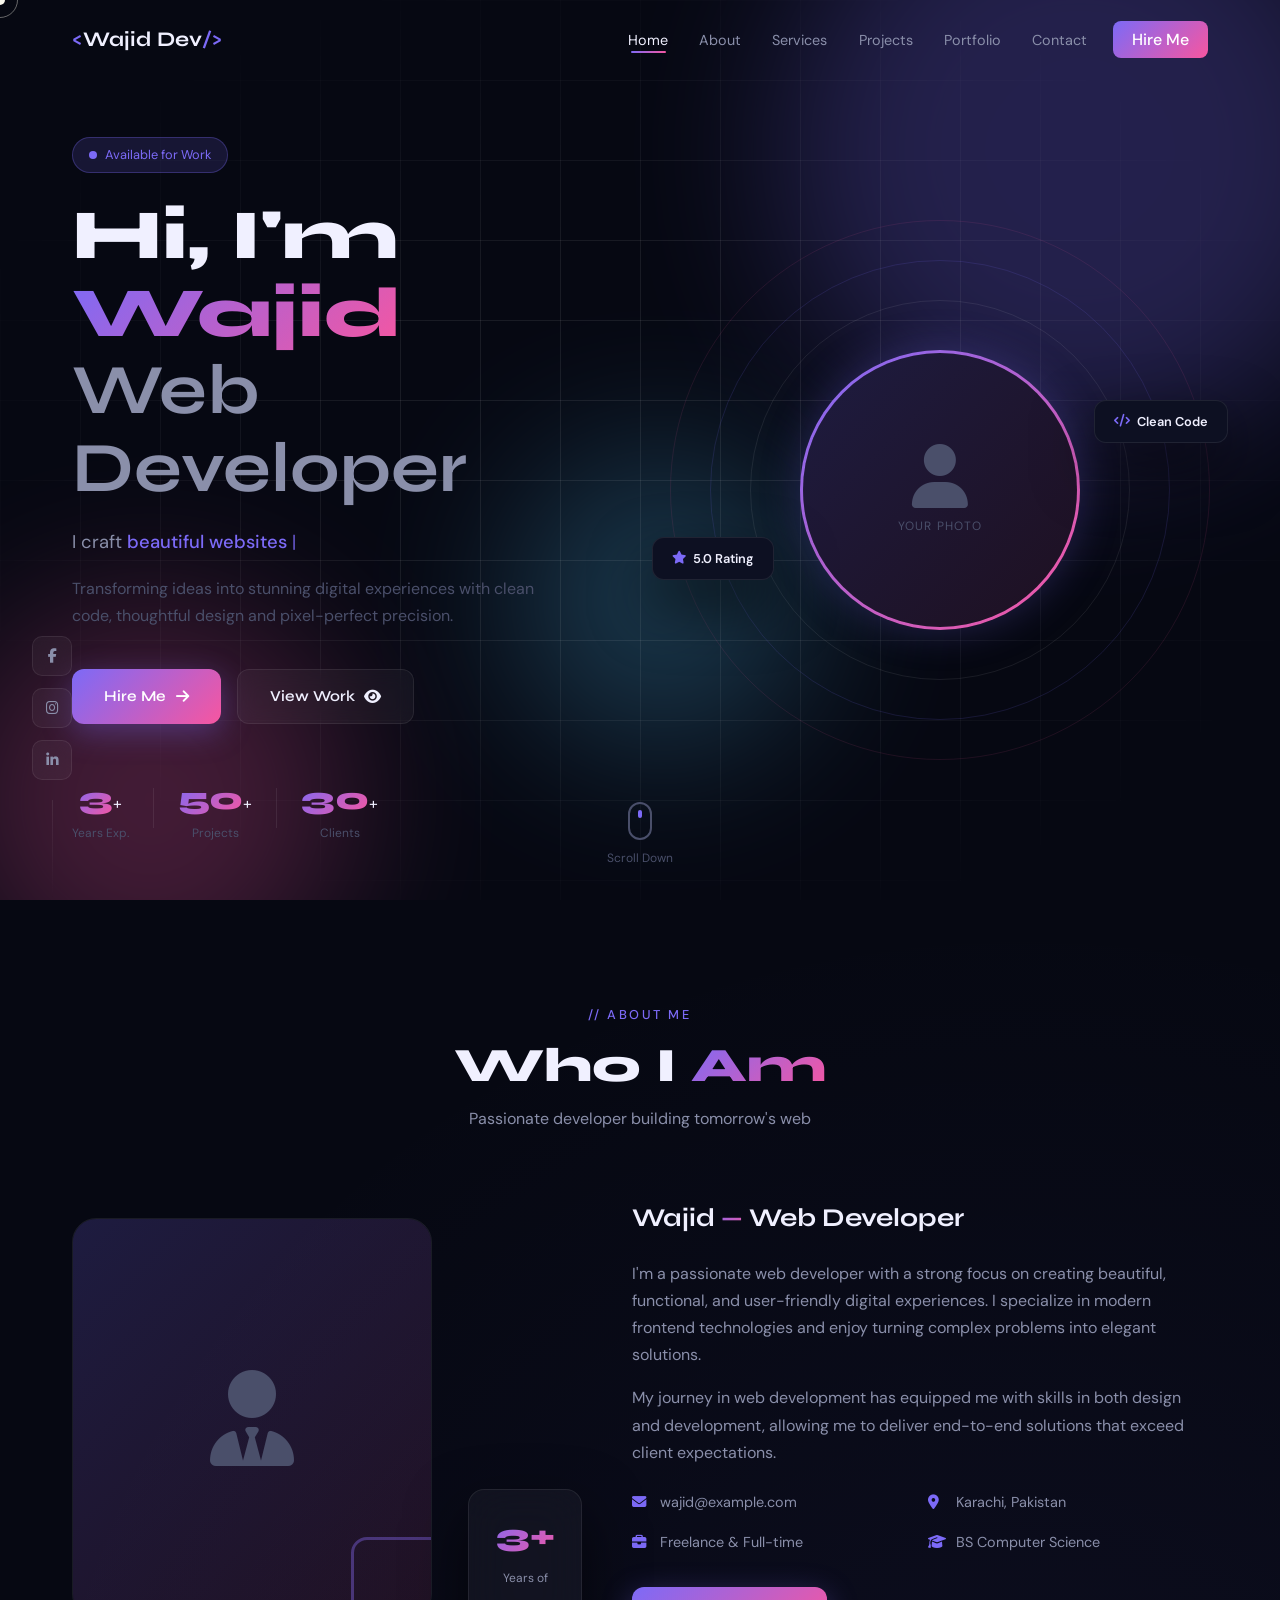
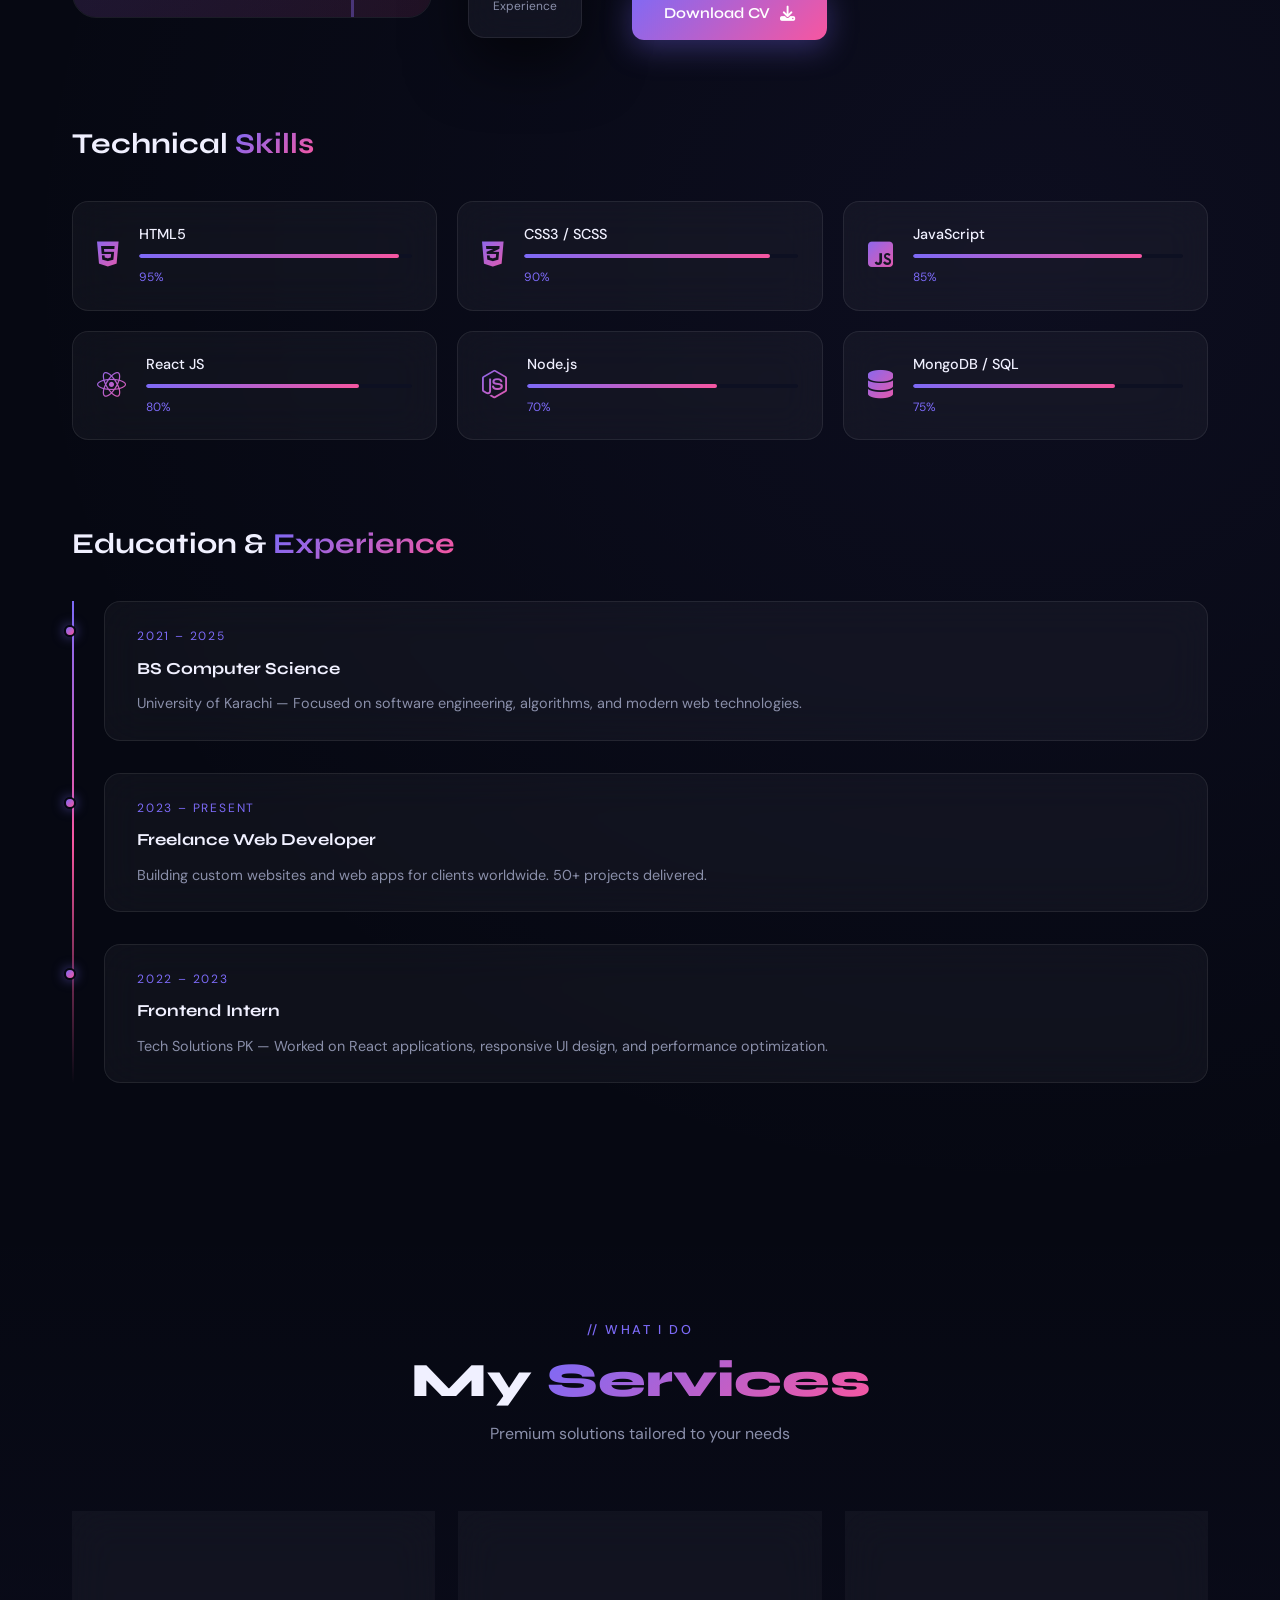
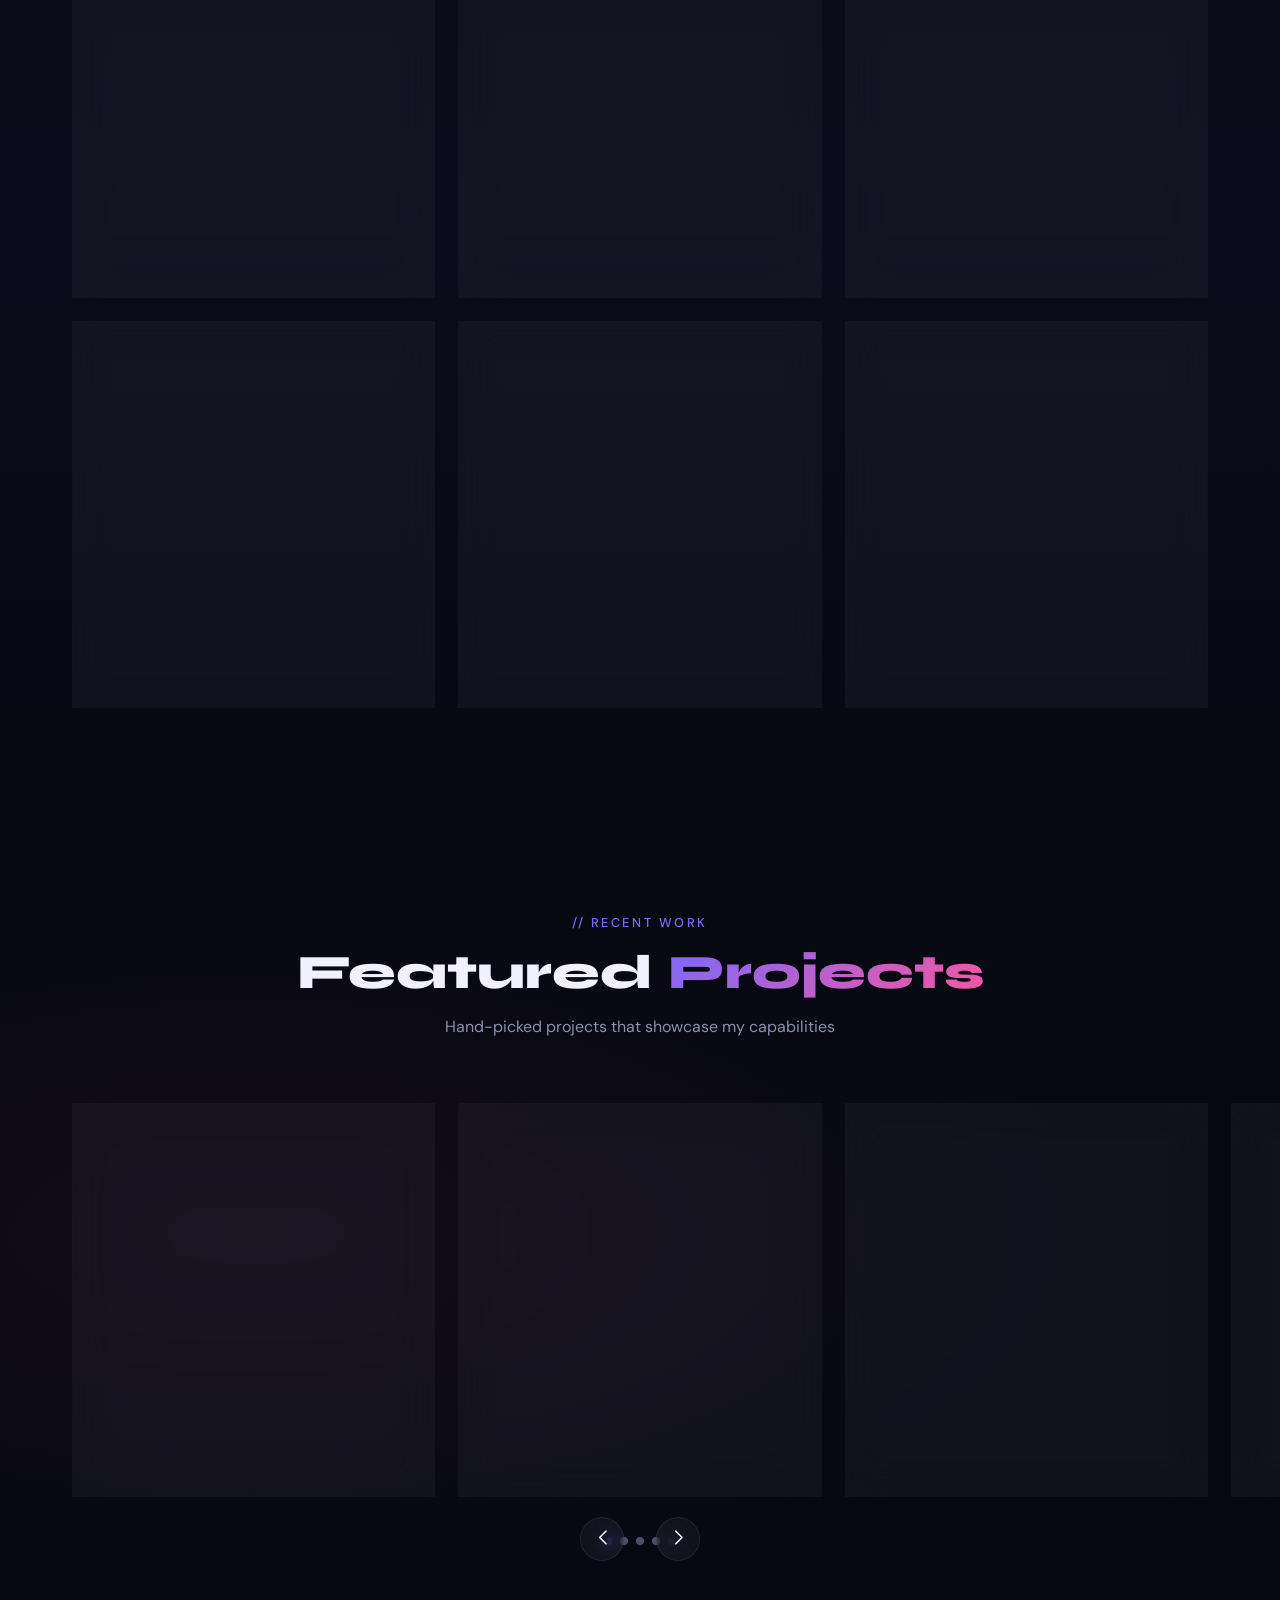
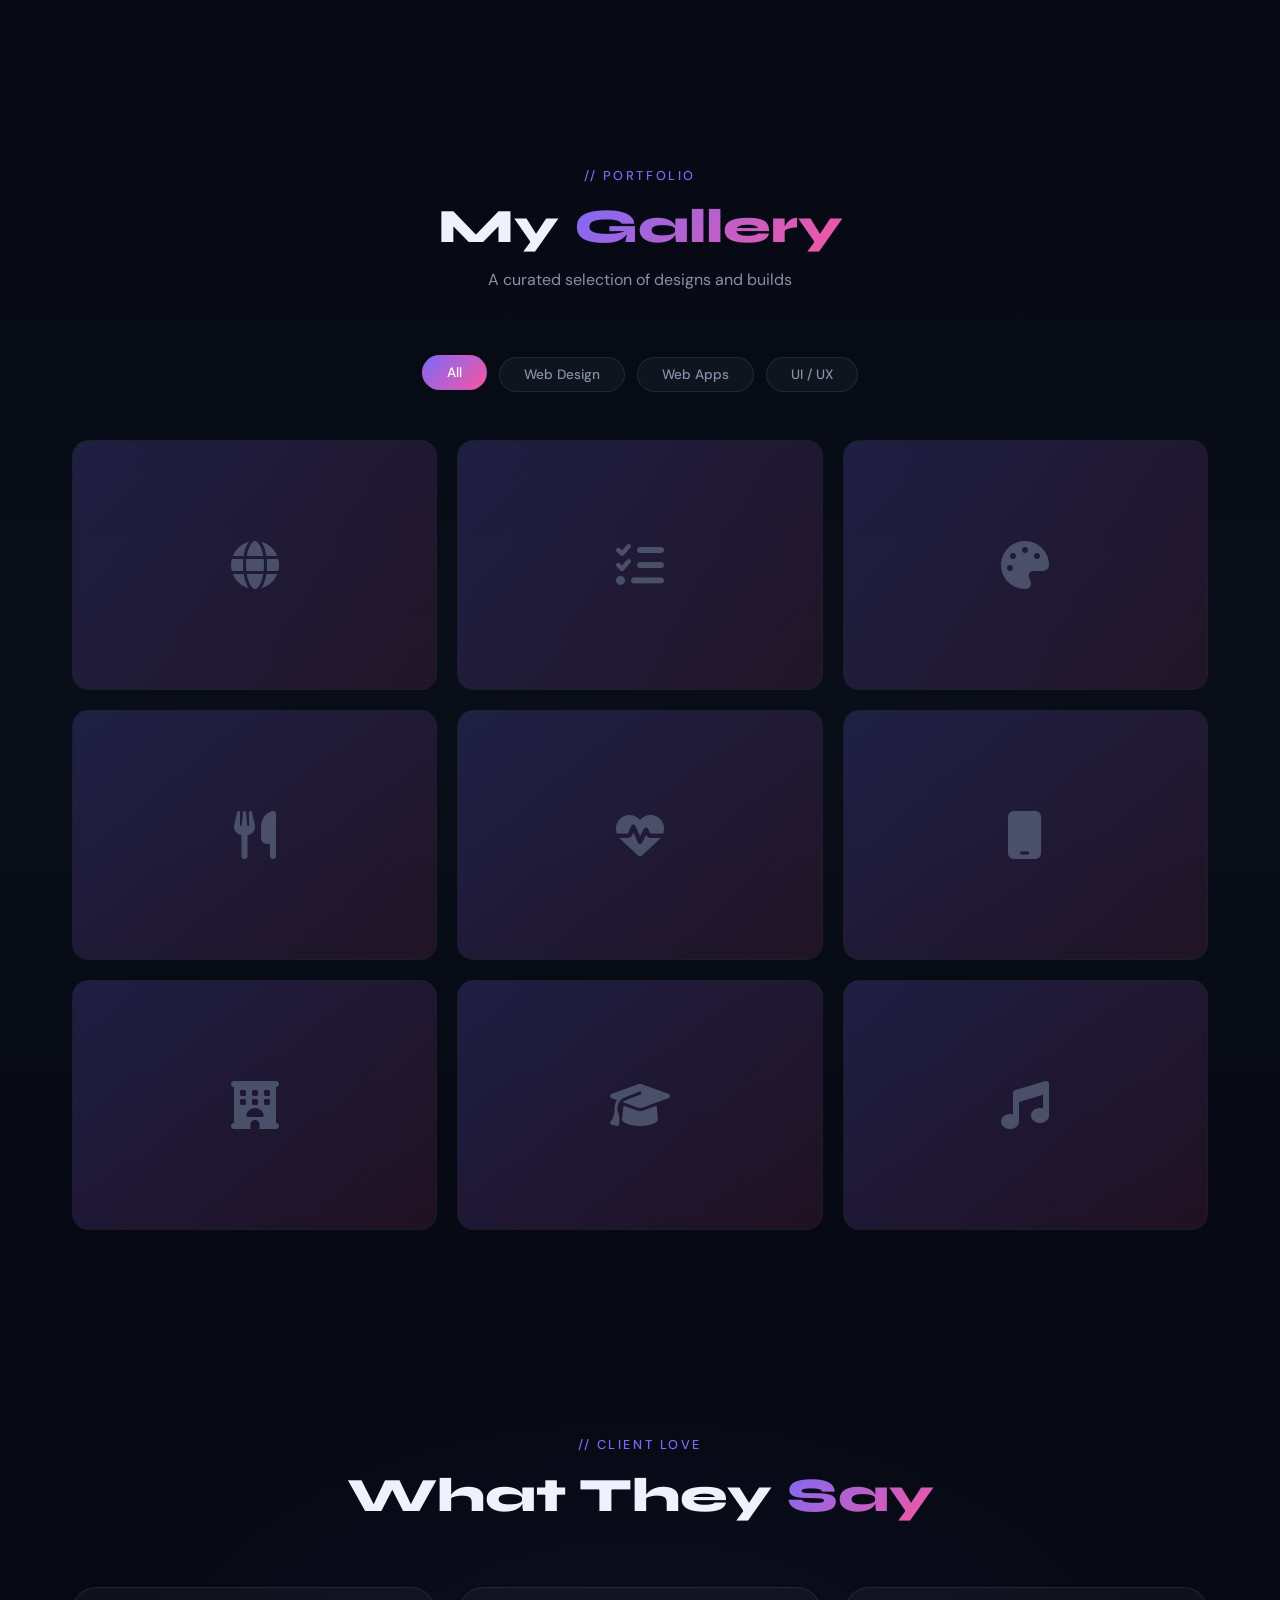
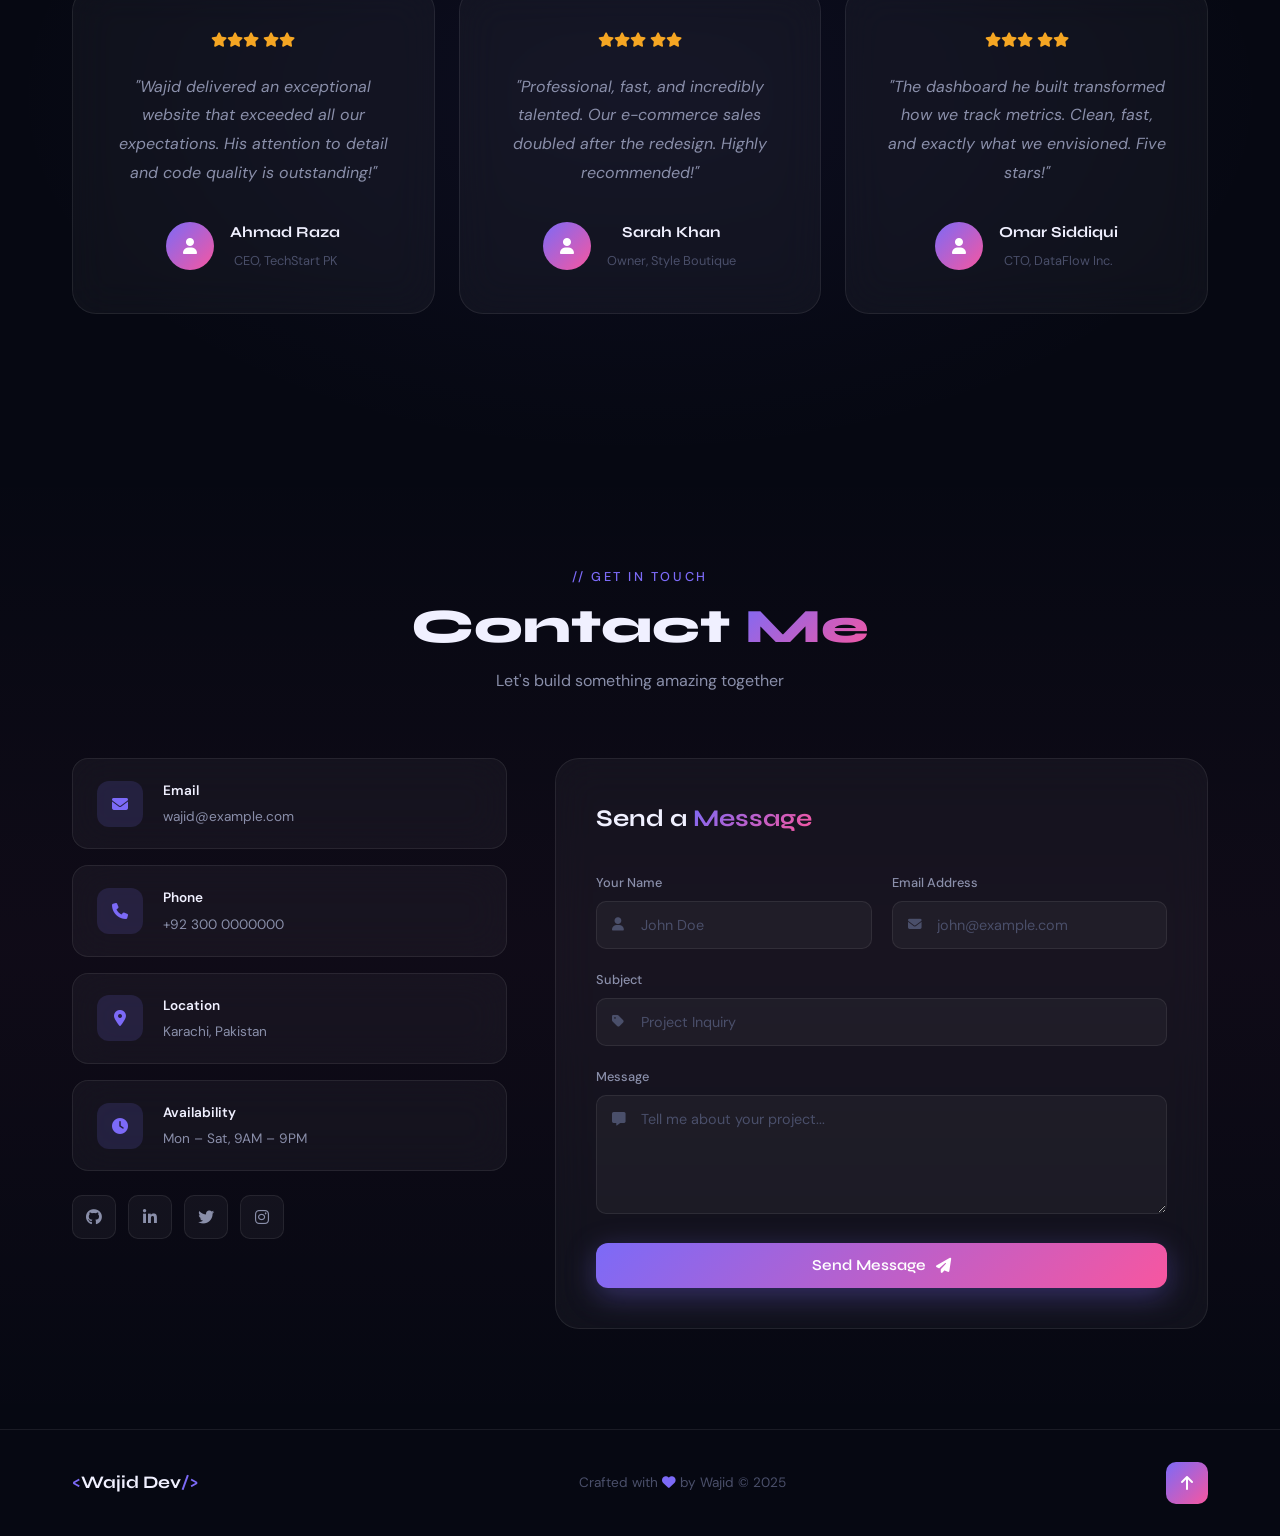
==== index.html @ 27b474ca "Add files via upload" ====
<!DOCTYPE html>
<html lang="en">
<head>
  <meta charset="UTF-8" />
  <meta name="viewport" content="width=device-width, initial-scale=1.0" />
  <title>Wajid Dev – Web Developer</title>

  <!-- Google Fonts -->
  <link rel="preconnect" href="https://fonts.googleapis.com" />
  <link rel="preconnect" href="https://fonts.gstatic.com" crossorigin />
  <link href="https://fonts.googleapis.com/css2?family=Syne:wght@400;600;700;800&family=DM+Sans:ital,wght@0,300;0,400;0,500;1,300&display=swap" rel="stylesheet" />

  <!-- Font Awesome -->
  <link rel="stylesheet" href="https://cdnjs.cloudflare.com/ajax/libs/font-awesome/6.5.0/css/all.min.css" />

  <!-- Swiper CSS -->
  <link rel="stylesheet" href="https://cdn.jsdelivr.net/npm/swiper@11/swiper-bundle.min.css" />

  <!-- Main stylesheet -->
  <link rel="stylesheet" href="style.css" />
</head>
<body>

  <!-- ============================================================
       CURSOR
  ============================================================ -->
  <div class="cursor" id="cursor"></div>
  <div class="cursor-follower" id="cursorFollower"></div>

  <!-- ============================================================
       PRELOADER
  ============================================================ -->
  <div class="preloader" id="preloader">
    <div class="preloader-inner">
      <span class="pre-logo">W</span>
      <div class="pre-bar"><div class="pre-fill" id="preFill"></div></div>
      <span class="pre-text">Loading...</span>
    </div>
  </div>

  <!-- ============================================================
       FIXED SOCIAL ICONS (LEFT SIDE)
  ============================================================ -->
  <div class="social-sidebar">
    <a href="#" class="social-link" aria-label="Facebook" data-tooltip="Facebook">
      <i class="fab fa-facebook-f"></i>
    </a>
    <a href="#" class="social-link" aria-label="Instagram" data-tooltip="Instagram">
      <i class="fab fa-instagram"></i>
    </a>
    <a href="#" class="social-link" aria-label="LinkedIn" data-tooltip="LinkedIn">
      <i class="fab fa-linkedin-in"></i>
    </a>
    <div class="social-line"></div>
  </div>

  <!-- ============================================================
       NAVBAR
  ============================================================ -->
  <nav class="navbar" id="navbar">
    <div class="nav-container">
      <!-- Logo -->
      <a href="#home" class="nav-logo">
        <span class="logo-bracket">&lt;</span>Wajid Dev<span class="logo-bracket">/&gt;</span>
      </a>

      <!-- Desktop Menu -->
      <ul class="nav-menu" id="navMenu">
        <li><a href="#home"      class="nav-link active">Home</a></li>
        <li><a href="#about"     class="nav-link">About</a></li>
        <li><a href="#services"  class="nav-link">Services</a></li>
        <li><a href="#projects"  class="nav-link">Projects</a></li>
        <li><a href="#portfolio" class="nav-link">Portfolio</a></li>
        <li><a href="#contact"   class="nav-link">Contact</a></li>
        <li><a href="#contact" class="nav-btn">Hire Me</a></li>
      </ul>

      <!-- Hamburger -->
      <button class="hamburger" id="hamburger" aria-label="Toggle menu">
        <span></span><span></span><span></span>
      </button>
    </div>
  </nav>

  <!-- ============================================================
       HERO SECTION
  ============================================================ -->
  <section class="hero" id="home">
    <!-- Animated background orbs -->
    <div class="hero-bg">
      <div class="orb orb-1"></div>
      <div class="orb orb-2"></div>
      <div class="orb orb-3"></div>
      <div class="grid-lines"></div>
    </div>

    <div class="hero-container">
      <!-- Text Side -->
      <div class="hero-content" data-aos="fade-right">
        <div class="hero-badge">
          <span class="badge-dot"></span>
          Available for Work
        </div>

        <h1 class="hero-title">
          Hi, I'm <span class="gradient-text">Wajid</span><br />
          <span class="title-line2">Web Developer</span>
        </h1>

        <p class="hero-sub">
          I craft <span class="typed-text" id="typedText"></span>
          <span class="typed-cursor">|</span>
        </p>

        <p class="hero-desc">
          Transforming ideas into stunning digital experiences with clean code,
          thoughtful design and pixel-perfect precision.
        </p>

        <div class="hero-btns">
          <a href="#contact" class="btn btn-primary">
            <span>Hire Me</span>
            <i class="fas fa-arrow-right"></i>
          </a>
          <a href="#projects" class="btn btn-outline">
            <span>View Work</span>
            <i class="fas fa-eye"></i>
          </a>
        </div>

        <!-- Quick stats -->
        <div class="hero-stats">
          <div class="stat">
            <span class="stat-num" data-target="3">0</span><span>+</span>
            <span class="stat-label">Years Exp.</span>
          </div>
          <div class="stat-divider"></div>
          <div class="stat">
            <span class="stat-num" data-target="50">0</span><span>+</span>
            <span class="stat-label">Projects</span>
          </div>
          <div class="stat-divider"></div>
          <div class="stat">
            <span class="stat-num" data-target="30">0</span><span>+</span>
            <span class="stat-label">Clients</span>
          </div>
        </div>
      </div>

      <!-- Image Side -->
      <div class="hero-image-wrap" data-aos="fade-left">
        <div class="image-ring ring-1"></div>
        <div class="image-ring ring-2"></div>
        <div class="image-ring ring-3"></div>
        <div class="hero-img-container">
          <div class="hero-img-placeholder">
            <i class="fas fa-user"></i>
            <span>Your Photo</span>
          </div>
        </div>
        <!-- Floating badges -->
        <div class="float-badge badge-top">
          <i class="fas fa-code"></i> Clean Code
        </div>
        <div class="float-badge badge-bottom">
          <i class="fas fa-star"></i> 5.0 Rating
        </div>
      </div>
    </div>

    <!-- Scroll indicator -->
    <div class="scroll-indicator">
      <div class="scroll-mouse">
        <div class="scroll-wheel"></div>
      </div>
      <span>Scroll Down</span>
    </div>
  </section>

  <!-- ============================================================
       ABOUT SECTION
  ============================================================ -->
  <section class="about section" id="about">
    <div class="container">
      <div class="section-header" data-aos="fade-up">
        <span class="section-tag">// about me</span>
        <h2 class="section-title">Who I <span class="gradient-text">Am</span></h2>
        <p class="section-subtitle">Passionate developer building tomorrow's web</p>
      </div>

      <div class="about-grid">
        <!-- Left: Image -->
        <div class="about-image-wrap" data-aos="fade-right">
          <div class="about-img-frame">
            <div class="about-img-placeholder">
              <i class="fas fa-user-tie"></i>
            </div>
            <div class="about-img-decoration"></div>
          </div>
          <!-- Experience card -->
          <div class="exp-card glass">
            <span class="exp-num">3+</span>
            <span class="exp-label">Years of<br/>Experience</span>
          </div>
        </div>

        <!-- Right: Content -->
        <div class="about-content" data-aos="fade-left">
          <h3 class="about-name">Wajid <span class="gradient-text">—</span> Web Developer</h3>
          <p class="about-text">
            I'm a passionate web developer with a strong focus on creating beautiful, 
            functional, and user-friendly digital experiences. I specialize in modern 
            frontend technologies and enjoy turning complex problems into elegant solutions.
          </p>
          <p class="about-text">
            My journey in web development has equipped me with skills in both design 
            and development, allowing me to deliver end-to-end solutions that exceed client expectations.
          </p>

          <!-- Personal Info -->
          <div class="about-info">
            <div class="info-item">
              <i class="fas fa-envelope"></i>
              <span>wajid@example.com</span>
            </div>
            <div class="info-item">
              <i class="fas fa-map-marker-alt"></i>
              <span>Karachi, Pakistan</span>
            </div>
            <div class="info-item">
              <i class="fas fa-briefcase"></i>
              <span>Freelance & Full-time</span>
            </div>
            <div class="info-item">
              <i class="fas fa-graduation-cap"></i>
              <span>BS Computer Science</span>
            </div>
          </div>

          <a href="#" class="btn btn-primary" style="margin-top:2rem">
            <span>Download CV</span>
            <i class="fas fa-download"></i>
          </a>
        </div>
      </div>

      <!-- Skills -->
      <div class="skills-section" data-aos="fade-up">
        <h3 class="skills-title">Technical <span class="gradient-text">Skills</span></h3>
        <div class="skills-grid">
          <div class="skill-card glass">
            <div class="skill-icon"><i class="fab fa-html5"></i></div>
            <div class="skill-info">
              <span class="skill-name">HTML5</span>
              <div class="skill-bar"><div class="skill-fill" data-width="95"></div></div>
              <span class="skill-pct">95%</span>
            </div>
          </div>
          <div class="skill-card glass">
            <div class="skill-icon"><i class="fab fa-css3-alt"></i></div>
            <div class="skill-info">
              <span class="skill-name">CSS3 / SCSS</span>
              <div class="skill-bar"><div class="skill-fill" data-width="90"></div></div>
              <span class="skill-pct">90%</span>
            </div>
          </div>
          <div class="skill-card glass">
            <div class="skill-icon"><i class="fab fa-js-square"></i></div>
            <div class="skill-info">
              <span class="skill-name">JavaScript</span>
              <div class="skill-bar"><div class="skill-fill" data-width="85"></div></div>
              <span class="skill-pct">85%</span>
            </div>
          </div>
          <div class="skill-card glass">
            <div class="skill-icon"><i class="fab fa-react"></i></div>
            <div class="skill-info">
              <span class="skill-name">React JS</span>
              <div class="skill-bar"><div class="skill-fill" data-width="80"></div></div>
              <span class="skill-pct">80%</span>
            </div>
          </div>
          <div class="skill-card glass">
            <div class="skill-icon"><i class="fab fa-node-js"></i></div>
            <div class="skill-info">
              <span class="skill-name">Node.js</span>
              <div class="skill-bar"><div class="skill-fill" data-width="70"></div></div>
              <span class="skill-pct">70%</span>
            </div>
          </div>
          <div class="skill-card glass">
            <div class="skill-icon"><i class="fas fa-database"></i></div>
            <div class="skill-info">
              <span class="skill-name">MongoDB / SQL</span>
              <div class="skill-bar"><div class="skill-fill" data-width="75"></div></div>
              <span class="skill-pct">75%</span>
            </div>
          </div>
        </div>
      </div>

      <!-- Education Timeline -->
      <div class="education-section" data-aos="fade-up">
        <h3 class="skills-title">Education &amp; <span class="gradient-text">Experience</span></h3>
        <div class="timeline">
          <div class="timeline-item" data-aos="fade-right">
            <div class="timeline-dot"></div>
            <div class="timeline-card glass">
              <span class="timeline-year">2021 – 2025</span>
              <h4>BS Computer Science</h4>
              <p>University of Karachi — Focused on software engineering, algorithms, and modern web technologies.</p>
            </div>
          </div>
          <div class="timeline-item" data-aos="fade-left">
            <div class="timeline-dot"></div>
            <div class="timeline-card glass">
              <span class="timeline-year">2023 – Present</span>
              <h4>Freelance Web Developer</h4>
              <p>Building custom websites and web apps for clients worldwide. 50+ projects delivered.</p>
            </div>
          </div>
          <div class="timeline-item" data-aos="fade-right">
            <div class="timeline-dot"></div>
            <div class="timeline-card glass">
              <span class="timeline-year">2022 – 2023</span>
              <h4>Frontend Intern</h4>
              <p>Tech Solutions PK — Worked on React applications, responsive UI design, and performance optimization.</p>
            </div>
          </div>
        </div>
      </div>
    </div>
  </section>

  <!-- ============================================================
       SERVICES SECTION
  ============================================================ -->
  <section class="services section" id="services">
    <div class="container">
      <div class="section-header" data-aos="fade-up">
        <span class="section-tag">// what I do</span>
        <h2 class="section-title">My <span class="gradient-text">Services</span></h2>
        <p class="section-subtitle">Premium solutions tailored to your needs</p>
      </div>

      <div class="services-grid">

        <div class="service-card glass" data-aos="fade-up" data-aos-delay="0">
          <div class="service-icon">
            <i class="fas fa-paint-brush"></i>
            <div class="service-icon-bg"></div>
          </div>
          <h3>Web Design</h3>
          <p>Pixel-perfect, responsive designs that captivate users and elevate brands. UI/UX focused with modern aesthetics.</p>
          <ul class="service-features">
            <li><i class="fas fa-check"></i> UI/UX Design</li>
            <li><i class="fas fa-check"></i> Prototyping</li>
            <li><i class="fas fa-check"></i> Mobile-First</li>
          </ul>
          <div class="service-num">01</div>
        </div>

        <div class="service-card glass" data-aos="fade-up" data-aos-delay="100">
          <div class="service-icon">
            <i class="fas fa-laptop-code"></i>
            <div class="service-icon-bg"></div>
          </div>
          <h3>Frontend Development</h3>
          <p>Crafting blazing-fast, interactive web experiences using modern frameworks and best practices.</p>
          <ul class="service-features">
            <li><i class="fas fa-check"></i> React / JS</li>
            <li><i class="fas fa-check"></i> CSS Animations</li>
            <li><i class="fas fa-check"></i> Performance</li>
          </ul>
          <div class="service-num">02</div>
        </div>

        <div class="service-card glass" data-aos="fade-up" data-aos-delay="200">
          <div class="service-icon">
            <i class="fas fa-server"></i>
            <div class="service-icon-bg"></div>
          </div>
          <h3>Backend Development</h3>
          <p>Robust, scalable server-side solutions with clean APIs, databases, and authentication systems.</p>
          <ul class="service-features">
            <li><i class="fas fa-check"></i> Node.js / PHP</li>
            <li><i class="fas fa-check"></i> REST APIs</li>
            <li><i class="fas fa-check"></i> MongoDB / MySQL</li>
          </ul>
          <div class="service-num">03</div>
        </div>

        <div class="service-card glass" data-aos="fade-up" data-aos-delay="300">
          <div class="service-icon">
            <i class="fas fa-mobile-alt"></i>
            <div class="service-icon-bg"></div>
          </div>
          <h3>Responsive Design</h3>
          <p>Every pixel matters on every device. Flawless experiences across mobile, tablet, and desktop.</p>
          <ul class="service-features">
            <li><i class="fas fa-check"></i> Cross-Browser</li>
            <li><i class="fas fa-check"></i> Fluid Layouts</li>
            <li><i class="fas fa-check"></i> Accessibility</li>
          </ul>
          <div class="service-num">04</div>
        </div>

        <div class="service-card glass" data-aos="fade-up" data-aos-delay="400">
          <div class="service-icon">
            <i class="fas fa-shopping-cart"></i>
            <div class="service-icon-bg"></div>
          </div>
          <h3>E-Commerce</h3>
          <p>Custom online stores with seamless checkout, inventory management, and payment integrations.</p>
          <ul class="service-features">
            <li><i class="fas fa-check"></i> WooCommerce</li>
            <li><i class="fas fa-check"></i> Payment Gateway</li>
            <li><i class="fas fa-check"></i> Product Mgmt</li>
          </ul>
          <div class="service-num">05</div>
        </div>

        <div class="service-card glass" data-aos="fade-up" data-aos-delay="500">
          <div class="service-icon">
            <i class="fas fa-rocket"></i>
            <div class="service-icon-bg"></div>
          </div>
          <h3>SEO &amp; Optimization</h3>
          <p>Speed, performance, and visibility — optimized sites that rank higher and load faster.</p>
          <ul class="service-features">
            <li><i class="fas fa-check"></i> Core Web Vitals</li>
            <li><i class="fas fa-check"></i> On-Page SEO</li>
            <li><i class="fas fa-check"></i> Lighthouse 90+</li>
          </ul>
          <div class="service-num">06</div>
        </div>

      </div>
    </div>
  </section>

  <!-- ============================================================
       PROJECTS SECTION
  ============================================================ -->
  <section class="projects section" id="projects">
    <div class="container">
      <div class="section-header" data-aos="fade-up">
        <span class="section-tag">// recent work</span>
        <h2 class="section-title">Featured <span class="gradient-text">Projects</span></h2>
        <p class="section-subtitle">Hand-picked projects that showcase my capabilities</p>
      </div>

      <!-- Swiper -->
      <div class="swiper projectSwiper" data-aos="fade-up">
        <div class="swiper-wrapper">

          <div class="swiper-slide">
            <div class="project-card glass">
              <div class="project-img-wrap">
                <div class="project-img-placeholder">
                  <i class="fas fa-store"></i>
                </div>
                <div class="project-overlay">
                  <a href="#" class="project-link" aria-label="View Live"><i class="fas fa-external-link-alt"></i></a>
                  <a href="#" class="project-link" aria-label="View Code"><i class="fab fa-github"></i></a>
                </div>
              </div>
              <div class="project-info">
                <div class="project-tags">
                  <span>React</span><span>Node.js</span><span>MongoDB</span>
                </div>
                <h3>E-Commerce Platform</h3>
                <p>Full-stack online store with real-time inventory, Stripe payments, and admin dashboard.</p>
              </div>
            </div>
          </div>

          <div class="swiper-slide">
            <div class="project-card glass">
              <div class="project-img-wrap">
                <div class="project-img-placeholder">
                  <i class="fas fa-chart-line"></i>
                </div>
                <div class="project-overlay">
                  <a href="#" class="project-link" aria-label="View Live"><i class="fas fa-external-link-alt"></i></a>
                  <a href="#" class="project-link" aria-label="View Code"><i class="fab fa-github"></i></a>
                </div>
              </div>
              <div class="project-info">
                <div class="project-tags">
                  <span>React</span><span>Chart.js</span><span>API</span>
                </div>
                <h3>Analytics Dashboard</h3>
                <p>Real-time data visualization dashboard with dynamic charts and KPI tracking.</p>
              </div>
            </div>
          </div>

          <div class="swiper-slide">
            <div class="project-card glass">
              <div class="project-img-wrap">
                <div class="project-img-placeholder">
                  <i class="fas fa-comments"></i>
                </div>
                <div class="project-overlay">
                  <a href="#" class="project-link" aria-label="View Live"><i class="fas fa-external-link-alt"></i></a>
                  <a href="#" class="project-link" aria-label="View Code"><i class="fab fa-github"></i></a>
                </div>
              </div>
              <div class="project-info">
                <div class="project-tags">
                  <span>Socket.io</span><span>Node.js</span><span>CSS</span>
                </div>
                <h3>Real-time Chat App</h3>
                <p>Instant messaging platform with rooms, file sharing, and end-to-end encryption.</p>
              </div>
            </div>
          </div>

          <div class="swiper-slide">
            <div class="project-card glass">
              <div class="project-img-wrap">
                <div class="project-img-placeholder">
                  <i class="fas fa-blog"></i>
                </div>
                <div class="project-overlay">
                  <a href="#" class="project-link" aria-label="View Live"><i class="fas fa-external-link-alt"></i></a>
                  <a href="#" class="project-link" aria-label="View Code"><i class="fab fa-github"></i></a>
                </div>
              </div>
              <div class="project-info">
                <div class="project-tags">
                  <span>WordPress</span><span>PHP</span><span>MySQL</span>
                </div>
                <h3>Blog CMS Platform</h3>
                <p>Custom WordPress theme with advanced SEO, CDN integration, and 99/100 PageSpeed.</p>
              </div>
            </div>
          </div>

          <div class="swiper-slide">
            <div class="project-card glass">
              <div class="project-img-wrap">
                <div class="project-img-placeholder">
                  <i class="fas fa-calendar-alt"></i>
                </div>
                <div class="project-overlay">
                  <a href="#" class="project-link" aria-label="View Live"><i class="fas fa-external-link-alt"></i></a>
                  <a href="#" class="project-link" aria-label="View Code"><i class="fab fa-github"></i></a>
                </div>
              </div>
              <div class="project-info">
                <div class="project-tags">
                  <span>JavaScript</span><span>REST API</span><span>SCSS</span>
                </div>
                <h3>Booking System</h3>
                <p>Appointment management app with calendar UI, reminders, and Zoom integration.</p>
              </div>
            </div>
          </div>

        </div>
        <div class="swiper-pagination"></div>
        <div class="swiper-button-prev"></div>
        <div class="swiper-button-next"></div>
      </div>
    </div>
  </section>

  <!-- ============================================================
       PORTFOLIO / GALLERY SECTION
  ============================================================ -->
  <section class="portfolio section" id="portfolio">
    <div class="container">
      <div class="section-header" data-aos="fade-up">
        <span class="section-tag">// portfolio</span>
        <h2 class="section-title">My <span class="gradient-text">Gallery</span></h2>
        <p class="section-subtitle">A curated selection of designs and builds</p>
      </div>

      <!-- Filter Buttons -->
      <div class="filter-btns" data-aos="fade-up">
        <button class="filter-btn active" data-filter="all">All</button>
        <button class="filter-btn" data-filter="web">Web Design</button>
        <button class="filter-btn" data-filter="app">Web Apps</button>
        <button class="filter-btn" data-filter="ui">UI / UX</button>
      </div>

      <!-- Portfolio Grid -->
      <div class="portfolio-grid" id="portfolioGrid">

        <div class="port-item" data-category="web" data-aos="zoom-in" data-aos-delay="0">
          <div class="port-img-placeholder"><i class="fas fa-globe"></i></div>
          <div class="port-overlay">
            <h4>Business Website</h4>
            <span>Web Design</span>
          </div>
        </div>

        <div class="port-item" data-category="app" data-aos="zoom-in" data-aos-delay="80">
          <div class="port-img-placeholder"><i class="fas fa-tasks"></i></div>
          <div class="port-overlay">
            <h4>Task Manager</h4>
            <span>Web App</span>
          </div>
        </div>

        <div class="port-item" data-category="ui" data-aos="zoom-in" data-aos-delay="160">
          <div class="port-img-placeholder"><i class="fas fa-palette"></i></div>
          <div class="port-overlay">
            <h4>Design System</h4>
            <span>UI / UX</span>
          </div>
        </div>

        <div class="port-item" data-category="web" data-aos="zoom-in" data-aos-delay="0">
          <div class="port-img-placeholder"><i class="fas fa-utensils"></i></div>
          <div class="port-overlay">
            <h4>Restaurant Site</h4>
            <span>Web Design</span>
          </div>
        </div>

        <div class="port-item" data-category="app" data-aos="zoom-in" data-aos-delay="80">
          <div class="port-img-placeholder"><i class="fas fa-heartbeat"></i></div>
          <div class="port-overlay">
            <h4>Health Tracker</h4>
            <span>Web App</span>
          </div>
        </div>

        <div class="port-item" data-category="ui" data-aos="zoom-in" data-aos-delay="160">
          <div class="port-img-placeholder"><i class="fas fa-mobile"></i></div>
          <div class="port-overlay">
            <h4>Mobile App UI</h4>
            <span>UI / UX</span>
          </div>
        </div>

        <div class="port-item" data-category="web" data-aos="zoom-in" data-aos-delay="0">
          <div class="port-img-placeholder"><i class="fas fa-hotel"></i></div>
          <div class="port-overlay">
            <h4>Hotel Booking</h4>
            <span>Web Design</span>
          </div>
        </div>

        <div class="port-item" data-category="app" data-aos="zoom-in" data-aos-delay="80">
          <div class="port-img-placeholder"><i class="fas fa-graduation-cap"></i></div>
          <div class="port-overlay">
            <h4>LMS Platform</h4>
            <span>Web App</span>
          </div>
        </div>

        <div class="port-item" data-category="ui" data-aos="zoom-in" data-aos-delay="160">
          <div class="port-img-placeholder"><i class="fas fa-music"></i></div>
          <div class="port-overlay">
            <h4>Music App UI</h4>
            <span>UI / UX</span>
          </div>
        </div>

      </div>
    </div>
  </section>

  <!-- ============================================================
       TESTIMONIALS (Bonus Swiper)
  ============================================================ -->
  <section class="testimonials section" id="testimonials">
    <div class="container">
      <div class="section-header" data-aos="fade-up">
        <span class="section-tag">// client love</span>
        <h2 class="section-title">What They <span class="gradient-text">Say</span></h2>
      </div>

      <div class="swiper testimonialsSwiper" data-aos="fade-up">
        <div class="swiper-wrapper">

          <div class="swiper-slide">
            <div class="testi-card glass">
              <div class="testi-stars">
                <i class="fas fa-star"></i><i class="fas fa-star"></i><i class="fas fa-star"></i>
                <i class="fas fa-star"></i><i class="fas fa-star"></i>
              </div>
              <p>"Wajid delivered an exceptional website that exceeded all our expectations. His attention to detail and code quality is outstanding!"</p>
              <div class="testi-author">
                <div class="testi-avatar"><i class="fas fa-user"></i></div>
                <div>
                  <strong>Ahmad Raza</strong>
                  <span>CEO, TechStart PK</span>
                </div>
              </div>
            </div>
          </div>

          <div class="swiper-slide">
            <div class="testi-card glass">
              <div class="testi-stars">
                <i class="fas fa-star"></i><i class="fas fa-star"></i><i class="fas fa-star"></i>
                <i class="fas fa-star"></i><i class="fas fa-star"></i>
              </div>
              <p>"Professional, fast, and incredibly talented. Our e-commerce sales doubled after the redesign. Highly recommended!"</p>
              <div class="testi-author">
                <div class="testi-avatar"><i class="fas fa-user"></i></div>
                <div>
                  <strong>Sarah Khan</strong>
                  <span>Owner, Style Boutique</span>
                </div>
              </div>
            </div>
          </div>

          <div class="swiper-slide">
            <div class="testi-card glass">
              <div class="testi-stars">
                <i class="fas fa-star"></i><i class="fas fa-star"></i><i class="fas fa-star"></i>
                <i class="fas fa-star"></i><i class="fas fa-star"></i>
              </div>
              <p>"The dashboard he built transformed how we track metrics. Clean, fast, and exactly what we envisioned. Five stars!"</p>
              <div class="testi-author">
                <div class="testi-avatar"><i class="fas fa-user"></i></div>
                <div>
                  <strong>Omar Siddiqui</strong>
                  <span>CTO, DataFlow Inc.</span>
                </div>
              </div>
            </div>
          </div>

        </div>
        <div class="swiper-pagination"></div>
      </div>
    </div>
  </section>

  <!-- ============================================================
       CONTACT SECTION
  ============================================================ -->
  <section class="contact section" id="contact">
    <div class="container">
      <div class="section-header" data-aos="fade-up">
        <span class="section-tag">// get in touch</span>
        <h2 class="section-title">Contact <span class="gradient-text">Me</span></h2>
        <p class="section-subtitle">Let's build something amazing together</p>
      </div>

      <div class="contact-grid">
        <!-- Info Cards -->
        <div class="contact-info" data-aos="fade-right">
          <div class="contact-card glass">
            <div class="contact-icon"><i class="fas fa-envelope"></i></div>
            <div>
              <h4>Email</h4>
              <p>wajid@example.com</p>
            </div>
          </div>
          <div class="contact-card glass">
            <div class="contact-icon"><i class="fas fa-phone"></i></div>
            <div>
              <h4>Phone</h4>
              <p>+92 300 0000000</p>
            </div>
          </div>
          <div class="contact-card glass">
            <div class="contact-icon"><i class="fas fa-map-marker-alt"></i></div>
            <div>
              <h4>Location</h4>
              <p>Karachi, Pakistan</p>
            </div>
          </div>
          <div class="contact-card glass">
            <div class="contact-icon"><i class="fas fa-clock"></i></div>
            <div>
              <h4>Availability</h4>
              <p>Mon – Sat, 9AM – 9PM</p>
            </div>
          </div>

          <!-- Social links -->
          <div class="contact-socials">
            <a href="#" class="social-btn"><i class="fab fa-github"></i></a>
            <a href="#" class="social-btn"><i class="fab fa-linkedin-in"></i></a>
            <a href="#" class="social-btn"><i class="fab fa-twitter"></i></a>
            <a href="#" class="social-btn"><i class="fab fa-instagram"></i></a>
          </div>
        </div>

        <!-- Form -->
        <div class="contact-form-wrap" data-aos="fade-left">
          <form class="contact-form glass" id="contactForm" novalidate>
            <h3>Send a <span class="gradient-text">Message</span></h3>

            <div class="form-row">
              <div class="form-group">
                <label for="name">Your Name</label>
                <div class="input-wrap">
                  <i class="fas fa-user"></i>
                  <input type="text" id="name" name="name" placeholder="John Doe" required />
                </div>
              </div>
              <div class="form-group">
                <label for="email">Email Address</label>
                <div class="input-wrap">
                  <i class="fas fa-envelope"></i>
                  <input type="email" id="email" name="email" placeholder="john@example.com" required />
                </div>
              </div>
            </div>

            <div class="form-group">
              <label for="subject">Subject</label>
              <div class="input-wrap">
                <i class="fas fa-tag"></i>
                <input type="text" id="subject" name="subject" placeholder="Project Inquiry" />
              </div>
            </div>

            <div class="form-group">
              <label for="message">Message</label>
              <div class="input-wrap textarea-wrap">
                <i class="fas fa-comment-alt"></i>
                <textarea id="message" name="message" rows="5" placeholder="Tell me about your project..." required></textarea>
              </div>
            </div>

            <button type="submit" class="btn btn-primary btn-full">
              <span>Send Message</span>
              <i class="fas fa-paper-plane"></i>
            </button>

            <div class="form-success" id="formSuccess">
              <i class="fas fa-check-circle"></i>
              Message sent! I'll reply soon.
            </div>
          </form>
        </div>
      </div>
    </div>
  </section>

  <!-- ============================================================
       FOOTER
  ============================================================ -->
  <footer class="footer">
    <div class="container">
      <div class="footer-inner">
        <a href="#home" class="footer-logo">
          <span class="logo-bracket">&lt;</span>Wajid Dev<span class="logo-bracket">/&gt;</span>
        </a>
        <p class="footer-text">Crafted with <i class="fas fa-heart" style="color:var(--accent)"></i> by Wajid &copy; 2025</p>
        <a href="#home" class="back-top" aria-label="Back to top">
          <i class="fas fa-arrow-up"></i>
        </a>
      </div>
    </div>
  </footer>

  <!-- Swiper JS -->
  <script src="https://cdn.jsdelivr.net/npm/swiper@11/swiper-bundle.min.js"></script>
  <!-- Main script -->
  <script src="script.js"></script>
</body>
</html>
---- style.css ----
/* ================================================================
   WAJID DEV — PREMIUM PORTFOLIO STYLESHEET
   Author: Wajid
   Version: 1.0
================================================================ */

/* ----------------------------------------------------------------
   1. CSS VARIABLES & RESET
---------------------------------------------------------------- */
:root {
  /* Colors */
  --bg-dark:        #060812;
  --bg-card:        #0d1022;
  --bg-glass:       rgba(255, 255, 255, 0.04);
  --border-glass:   rgba(255, 255, 255, 0.08);
  --accent:         #7c6af7;
  --accent-2:       #f756a0;
  --accent-3:       #56c6f7;
  --text-primary:   #f0f0ff;
  --text-secondary: #8a8faa;
  --text-muted:     #4a4f6a;
  --gradient:       linear-gradient(135deg, var(--accent), var(--accent-2));
  --gradient-2:     linear-gradient(135deg, var(--accent-3), var(--accent));
  --shadow:         0 25px 60px rgba(0, 0, 0, 0.6);
  --shadow-glow:    0 0 40px rgba(124, 106, 247, 0.25);

  /* Typography */
  --font-display: 'Syne', sans-serif;
  --font-body:    'DM Sans', sans-serif;

  /* Spacing */
  --nav-h:  80px;
  --radius: 16px;
  --radius-lg: 24px;

  /* Transitions */
  --ease: cubic-bezier(0.25, 0.46, 0.45, 0.94);
  --ease-bounce: cubic-bezier(0.34, 1.56, 0.64, 1);
}

*, *::before, *::after { box-sizing: border-box; margin: 0; padding: 0; }

html {
  scroll-behavior: smooth;
  scrollbar-width: thin;
  scrollbar-color: var(--accent) var(--bg-dark);
}
html::-webkit-scrollbar { width: 6px; }
html::-webkit-scrollbar-track { background: var(--bg-dark); }
html::-webkit-scrollbar-thumb { background: var(--accent); border-radius: 3px; }

body {
  font-family: var(--font-body);
  background: var(--bg-dark);
  color: var(--text-primary);
  line-height: 1.7;
  overflow-x: hidden;
  cursor: none;
}

a { text-decoration: none; color: inherit; }
img { max-width: 100%; display: block; }
ul { list-style: none; }
button { border: none; background: none; cursor: none; font-family: inherit; }

.container {
  max-width: 1200px;
  margin: 0 auto;
  padding: 0 2rem;
}

.section { padding: 100px 0; }

/* ----------------------------------------------------------------
   2. CUSTOM CURSOR
---------------------------------------------------------------- */
.cursor,
.cursor-follower {
  position: fixed;
  border-radius: 50%;
  pointer-events: none;
  z-index: 9999;
  mix-blend-mode: difference;
  transition: transform 0.1s var(--ease);
}
.cursor {
  width: 10px; height: 10px;
  background: #fff;
  transform: translate(-50%, -50%);
}
.cursor-follower {
  width: 36px; height: 36px;
  border: 1.5px solid rgba(255,255,255,0.4);
  transform: translate(-50%, -50%);
  transition: width 0.3s var(--ease), height 0.3s var(--ease),
              transform 0.15s var(--ease), border-color 0.3s;
}
body:has(a:hover) .cursor-follower,
body:has(button:hover) .cursor-follower {
  width: 60px; height: 60px;
  border-color: var(--accent);
}

/* ----------------------------------------------------------------
   3. PRELOADER
---------------------------------------------------------------- */
.preloader {
  position: fixed; inset: 0;
  background: var(--bg-dark);
  z-index: 10000;
  display: flex; align-items: center; justify-content: center;
  transition: opacity 0.6s var(--ease), visibility 0.6s;
}
.preloader.hidden { opacity: 0; visibility: hidden; }
.preloader-inner { text-align: center; }
.pre-logo {
  font-family: var(--font-display);
  font-size: 5rem; font-weight: 800;
  background: var(--gradient);
  -webkit-background-clip: text;
  -webkit-text-fill-color: transparent;
  display: block; margin-bottom: 1.5rem;
  animation: preLogoPulse 1s infinite alternate;
}
@keyframes preLogoPulse {
  from { opacity: 0.6; transform: scale(0.95); }
  to   { opacity: 1;   transform: scale(1.05); }
}
.pre-bar {
  width: 220px; height: 3px;
  background: var(--bg-card);
  border-radius: 2px; overflow: hidden;
  margin: 0 auto 1rem;
}
.pre-fill {
  height: 100%; width: 0;
  background: var(--gradient);
  transition: width 2s var(--ease);
}
.pre-text { font-size: 0.8rem; color: var(--text-muted); letter-spacing: 0.2em; text-transform: uppercase; }

/* ----------------------------------------------------------------
   4. SOCIAL SIDEBAR
---------------------------------------------------------------- */
.social-sidebar {
  position: fixed;
  left: 2rem; bottom: 0;
  z-index: 100;
  display: flex; flex-direction: column;
  align-items: center; gap: 0.75rem;
}
.social-link {
  width: 40px; height: 40px;
  display: flex; align-items: center; justify-content: center;
  background: var(--bg-glass);
  border: 1px solid var(--border-glass);
  border-radius: 10px;
  color: var(--text-secondary);
  font-size: 0.9rem;
  backdrop-filter: blur(10px);
  transition: all 0.3s var(--ease-bounce);
  position: relative;
}
.social-link:hover {
  background: var(--gradient);
  border-color: transparent;
  color: #fff;
  transform: translateY(-4px) scale(1.1);
  box-shadow: 0 10px 30px rgba(124,106,247,0.4);
}
/* Tooltip */
.social-link::after {
  content: attr(data-tooltip);
  position: absolute;
  left: calc(100% + 12px);
  top: 50%; transform: translateY(-50%);
  background: var(--bg-card);
  border: 1px solid var(--border-glass);
  padding: 4px 12px;
  border-radius: 6px;
  font-size: 0.75rem;
  white-space: nowrap;
  opacity: 0; pointer-events: none;
  transition: opacity 0.2s;
}
.social-link:hover::after { opacity: 1; }
.social-line {
  width: 1px; height: 100px;
  background: linear-gradient(to bottom, var(--border-glass), transparent);
  margin-top: 0.5rem;
}

/* ----------------------------------------------------------------
   5. NAVBAR
---------------------------------------------------------------- */
.navbar {
  position: fixed; top: 0; left: 0; right: 0;
  z-index: 1000;
  height: var(--nav-h);
  transition: background 0.4s var(--ease), box-shadow 0.4s;
}
.navbar.scrolled {
  background: rgba(6, 8, 18, 0.85);
  backdrop-filter: blur(20px);
  box-shadow: 0 1px 0 var(--border-glass), 0 8px 32px rgba(0,0,0,0.4);
}
.nav-container {
  max-width: 1200px; margin: 0 auto; padding: 0 2rem;
  height: 100%;
  display: flex; align-items: center; justify-content: space-between;
}
.nav-logo {
  font-family: var(--font-display);
  font-size: 1.3rem; font-weight: 700;
  color: var(--text-primary);
}
.logo-bracket { color: var(--accent); }

.nav-menu {
  display: flex; align-items: center; gap: 0.25rem;
}
.nav-link {
  font-size: 0.9rem; font-weight: 400;
  color: var(--text-secondary);
  padding: 0.5rem 0.85rem;
  border-radius: 8px;
  transition: all 0.25s;
  position: relative;
}
.nav-link::after {
  content: '';
  position: absolute; bottom: 4px; left: 50%; right: 50%;
  height: 2px; background: var(--gradient);
  border-radius: 1px;
  transition: left 0.3s var(--ease), right 0.3s var(--ease);
}
.nav-link:hover,
.nav-link.active { color: var(--text-primary); }
.nav-link:hover::after,
.nav-link.active::after { left: 16px; right: 16px; }
.nav-btn {
  background: var(--gradient);
  color: #fff !important;
  padding: 0.5rem 1.2rem !important;
  border-radius: 8px;
  font-weight: 500;
  margin-left: 0.5rem;
  transition: all 0.3s var(--ease-bounce) !important;
}
.nav-btn::after { display: none !important; }
.nav-btn:hover { transform: translateY(-2px); box-shadow: 0 8px 24px rgba(124,106,247,0.5); }

/* Hamburger */
.hamburger {
  display: none; flex-direction: column;
  gap: 5px; padding: 8px;
}
.hamburger span {
  display: block; width: 26px; height: 2px;
  background: var(--text-primary);
  border-radius: 2px;
  transition: all 0.3s var(--ease);
}
.hamburger.open span:nth-child(1) { transform: translateY(7px) rotate(45deg); }
.hamburger.open span:nth-child(2) { opacity: 0; }
.hamburger.open span:nth-child(3) { transform: translateY(-7px) rotate(-45deg); }

/* ----------------------------------------------------------------
   6. GLASS UTILITY
---------------------------------------------------------------- */
.glass {
  background: var(--bg-glass);
  border: 1px solid var(--border-glass);
  backdrop-filter: blur(20px);
  -webkit-backdrop-filter: blur(20px);
}

/* ----------------------------------------------------------------
   7. BUTTONS
---------------------------------------------------------------- */
.btn {
  display: inline-flex; align-items: center; gap: 0.6rem;
  padding: 0.85rem 2rem;
  border-radius: 12px;
  font-family: var(--font-display);
  font-size: 0.95rem; font-weight: 600;
  transition: all 0.35s var(--ease-bounce);
  position: relative; overflow: hidden;
}
.btn::before {
  content: '';
  position: absolute; inset: 0;
  background: rgba(255,255,255,0.1);
  opacity: 0;
  transition: opacity 0.3s;
}
.btn:hover::before { opacity: 1; }
.btn-primary {
  background: var(--gradient);
  color: #fff;
  box-shadow: 0 8px 30px rgba(124,106,247,0.35);
}
.btn-primary:hover { transform: translateY(-3px); box-shadow: 0 15px 40px rgba(124,106,247,0.55); }
.btn-outline {
  border: 1.5px solid var(--border-glass);
  color: var(--text-primary);
  background: var(--bg-glass);
  backdrop-filter: blur(10px);
}
.btn-outline:hover { border-color: var(--accent); color: var(--accent); transform: translateY(-3px); }
.btn-full { width: 100%; justify-content: center; }

/* ----------------------------------------------------------------
   8. SECTION HEADERS
---------------------------------------------------------------- */
.section-header { text-align: center; margin-bottom: 4rem; }
.section-tag {
  font-size: 0.8rem; letter-spacing: 0.2em; text-transform: uppercase;
  color: var(--accent); font-weight: 500;
  display: inline-block; margin-bottom: 0.75rem;
}
.section-title {
  font-family: var(--font-display);
  font-size: clamp(2rem, 4vw, 3rem);
  font-weight: 800; line-height: 1.15;
  margin-bottom: 0.75rem;
}
.section-subtitle { color: var(--text-secondary); font-size: 1rem; }
.gradient-text {
  background: var(--gradient);
  -webkit-background-clip: text;
  -webkit-text-fill-color: transparent;
}

/* ----------------------------------------------------------------
   9. HERO SECTION
---------------------------------------------------------------- */
.hero {
  min-height: 100vh;
  display: flex; align-items: center;
  padding-top: var(--nav-h);
  position: relative; overflow: hidden;
}

/* Animated BG */
.hero-bg { position: absolute; inset: 0; overflow: hidden; }
.orb {
  position: absolute; border-radius: 50%;
  filter: blur(80px); opacity: 0.25;
  animation: orbFloat 10s ease-in-out infinite;
}
.orb-1 { width: 600px; height: 600px; background: var(--accent); top: -150px; right: -100px; animation-delay: 0s; }
.orb-2 { width: 400px; height: 400px; background: var(--accent-2); bottom: -100px; left: -50px; animation-delay: 3s; }
.orb-3 { width: 300px; height: 300px; background: var(--accent-3); top: 50%; left: 40%; animation-delay: 6s; }
@keyframes orbFloat {
  0%, 100% { transform: translate(0, 0) scale(1); }
  33%       { transform: translate(30px, -30px) scale(1.05); }
  66%       { transform: translate(-20px, 20px) scale(0.95); }
}

/* Grid lines */
.grid-lines {
  position: absolute; inset: 0;
  background-image:
    linear-gradient(var(--border-glass) 1px, transparent 1px),
    linear-gradient(90deg, var(--border-glass) 1px, transparent 1px);
  background-size: 80px 80px;
  mask-image: radial-gradient(ellipse at center, black 30%, transparent 80%);
}

.hero-container {
  max-width: 1200px; margin: 0 auto; padding: 0 2rem;
  display: grid; grid-template-columns: 1fr 1fr;
  align-items: center; gap: 4rem;
  position: relative; z-index: 1;
  width: 100%;
}

.hero-badge {
  display: inline-flex; align-items: center; gap: 0.5rem;
  background: rgba(124,106,247,0.15);
  border: 1px solid rgba(124,106,247,0.3);
  padding: 0.4rem 1rem;
  border-radius: 100px;
  font-size: 0.8rem; color: var(--accent);
  margin-bottom: 1.5rem;
}
.badge-dot {
  width: 8px; height: 8px;
  background: var(--accent);
  border-radius: 50%;
  animation: blink 1.5s infinite;
}
@keyframes blink { 0%,100%{opacity:1;} 50%{opacity:0.3;} }

.hero-title {
  font-family: var(--font-display);
  font-size: clamp(2.5rem, 5.5vw, 4.5rem);
  font-weight: 800; line-height: 1.1;
  margin-bottom: 1.25rem;
}
.title-line2 { color: var(--text-secondary); font-weight: 700; }

.hero-sub {
  font-size: 1.15rem; color: var(--text-secondary);
  margin-bottom: 1rem;
  min-height: 2rem;
}
.typed-text { color: var(--accent); font-weight: 500; }
.typed-cursor { color: var(--accent); animation: blink 0.8s infinite; font-weight: 300; }

.hero-desc { color: var(--text-muted); margin-bottom: 2.5rem; max-width: 480px; }

.hero-btns { display: flex; gap: 1rem; flex-wrap: wrap; margin-bottom: 3rem; }

/* Stats */
.hero-stats { display: flex; align-items: center; gap: 1.5rem; }
.stat { text-align: center; }
.stat-num {
  font-family: var(--font-display);
  font-size: 2rem; font-weight: 800;
  background: var(--gradient);
  -webkit-background-clip: text;
  -webkit-text-fill-color: transparent;
}
.stat-label { display: block; font-size: 0.75rem; color: var(--text-muted); margin-top: -4px; }
.stat-divider { width: 1px; height: 40px; background: var(--border-glass); }

/* Image Side */
.hero-image-wrap {
  position: relative; display: flex;
  align-items: center; justify-content: center;
}
.image-ring {
  position: absolute; border-radius: 50%;
  border: 1px solid var(--border-glass);
  animation: ringRotate 20s linear infinite;
}
.ring-1 { width: 380px; height: 380px; animation-duration: 20s; }
.ring-2 { width: 460px; height: 460px; animation-duration: 30s; animation-direction: reverse; border-color: rgba(124,106,247,0.15); }
.ring-3 { width: 540px; height: 540px; animation-duration: 40s; border-color: rgba(247,86,160,0.1); }
@keyframes ringRotate { from{transform:rotate(0deg);} to{transform:rotate(360deg);} }

.hero-img-container {
  width: 280px; height: 280px;
  border-radius: 50%;
  overflow: hidden;
  border: 3px solid transparent;
  background: linear-gradient(var(--bg-dark), var(--bg-dark)) padding-box,
              var(--gradient) border-box;
  box-shadow: var(--shadow-glow);
  position: relative; z-index: 2;
}
.hero-img-placeholder,
.about-img-placeholder,
.project-img-placeholder,
.port-img-placeholder {
  width: 100%; height: 100%;
  display: flex; flex-direction: column;
  align-items: center; justify-content: center;
  gap: 0.5rem;
  background: linear-gradient(135deg, rgba(124,106,247,0.2), rgba(247,86,160,0.1));
  color: var(--text-muted);
}
.hero-img-placeholder i { font-size: 4rem; }
.hero-img-placeholder span { font-size: 0.75rem; letter-spacing: 0.1em; text-transform: uppercase; }

/* Floating badges */
.float-badge {
  position: absolute; z-index: 5;
  background: var(--bg-card);
  border: 1px solid var(--border-glass);
  padding: 0.6rem 1.2rem;
  border-radius: 12px;
  font-size: 0.8rem; font-weight: 600;
  display: flex; align-items: center; gap: 0.4rem;
  box-shadow: var(--shadow);
  backdrop-filter: blur(16px);
  animation: badgeFloat 4s ease-in-out infinite;
}
.float-badge i { color: var(--accent); }
.badge-top { top: 50px; right: -20px; animation-delay: 0s; }
.badge-bottom { bottom: 50px; left: -20px; animation-delay: 2s; }
@keyframes badgeFloat {
  0%,100% { transform: translateY(0); }
  50%      { transform: translateY(-10px); }
}

/* Scroll indicator */
.scroll-indicator {
  position: absolute; bottom: 2rem; left: 50%;
  transform: translateX(-50%);
  display: flex; flex-direction: column;
  align-items: center; gap: 0.5rem;
  color: var(--text-muted); font-size: 0.75rem;
  animation: scrollBounce 2s ease-in-out infinite;
}
.scroll-mouse {
  width: 24px; height: 38px;
  border: 2px solid var(--text-muted);
  border-radius: 12px;
  display: flex; justify-content: center; padding-top: 6px;
}
.scroll-wheel {
  width: 4px; height: 8px;
  background: var(--accent);
  border-radius: 2px;
  animation: scrollWheel 1.5s ease-in-out infinite;
}
@keyframes scrollWheel {
  0%   { transform: translateY(0); opacity: 1; }
  100% { transform: translateY(12px); opacity: 0; }
}
@keyframes scrollBounce {
  0%,100% { transform: translateX(-50%) translateY(0); }
  50%      { transform: translateX(-50%) translateY(6px); }
}

/* ----------------------------------------------------------------
   10. ABOUT SECTION
---------------------------------------------------------------- */
.about { background: radial-gradient(ellipse at 80% 50%, rgba(124,106,247,0.06) 0%, transparent 70%); }

.about-grid {
  display: grid; grid-template-columns: 1fr 1.2fr;
  gap: 5rem; align-items: center;
  margin-bottom: 5rem;
}

.about-image-wrap { position: relative; }
.about-img-frame {
  width: 360px; height: 400px;
  border-radius: var(--radius-lg);
  overflow: hidden; position: relative;
  border: 1px solid var(--border-glass);
}
.about-img-placeholder { font-size: 6rem; }
.about-img-decoration {
  position: absolute; bottom: -20px; right: -20px;
  width: 100px; height: 100px;
  border: 3px solid var(--accent);
  border-radius: var(--radius); z-index: -1;
  opacity: 0.4;
}
.exp-card {
  position: absolute; bottom: -20px; right: -30px;
  padding: 1.2rem 1.5rem;
  border-radius: var(--radius);
  text-align: center;
  box-shadow: var(--shadow);
}
.exp-num {
  font-family: var(--font-display);
  font-size: 2rem; font-weight: 800;
  background: var(--gradient);
  -webkit-background-clip: text;
  -webkit-text-fill-color: transparent;
  display: block;
}
.exp-label { font-size: 0.75rem; color: var(--text-secondary); line-height: 1.4; }

.about-name {
  font-family: var(--font-display);
  font-size: 1.6rem; font-weight: 700;
  margin-bottom: 1.25rem;
}
.about-text { color: var(--text-secondary); margin-bottom: 1rem; }

.about-info {
  display: grid; grid-template-columns: 1fr 1fr;
  gap: 1rem; margin-top: 1.5rem;
}
.info-item {
  display: flex; align-items: center; gap: 0.75rem;
  font-size: 0.9rem; color: var(--text-secondary);
}
.info-item i { color: var(--accent); width: 16px; flex-shrink: 0; }

/* Skills */
.skills-section { margin-bottom: 5rem; }
.skills-title {
  font-family: var(--font-display);
  font-size: 1.8rem; font-weight: 700;
  margin-bottom: 2rem;
}
.skills-grid {
  display: grid; grid-template-columns: repeat(auto-fill, minmax(280px,1fr));
  gap: 1.25rem;
}
.skill-card {
  display: flex; align-items: center; gap: 1.25rem;
  padding: 1.25rem 1.5rem;
  border-radius: var(--radius);
  transition: transform 0.3s var(--ease), box-shadow 0.3s;
}
.skill-card:hover { transform: translateY(-4px); box-shadow: var(--shadow-glow); }
.skill-icon {
  font-size: 1.8rem;
  background: var(--gradient);
  -webkit-background-clip: text;
  -webkit-text-fill-color: transparent;
  flex-shrink: 0;
}
.skill-info { flex: 1; }
.skill-name { font-weight: 500; font-size: 0.9rem; margin-bottom: 0.5rem; display: block; }
.skill-bar {
  height: 4px; background: var(--bg-card);
  border-radius: 2px; overflow: hidden;
  margin-bottom: 0.25rem;
}
.skill-fill {
  height: 100%; width: 0;
  background: var(--gradient);
  border-radius: 2px;
  transition: width 1.5s var(--ease);
}
.skill-pct { font-size: 0.75rem; color: var(--accent); }

/* Timeline */
.education-section {}
.timeline { position: relative; padding-left: 2rem; }
.timeline::before {
  content: '';
  position: absolute; left: 0; top: 0; bottom: 0;
  width: 2px;
  background: linear-gradient(to bottom, var(--accent), var(--accent-2), transparent);
}
.timeline-item { position: relative; margin-bottom: 2rem; }
.timeline-dot {
  position: absolute; left: -2.5rem; top: 1.5rem;
  width: 12px; height: 12px;
  background: var(--gradient);
  border-radius: 50%;
  border: 2px solid var(--bg-dark);
  box-shadow: 0 0 12px rgba(124,106,247,0.6);
}
.timeline-card {
  padding: 1.5rem 2rem;
  border-radius: var(--radius);
  transition: transform 0.3s var(--ease), box-shadow 0.3s;
}
.timeline-card:hover { transform: translateX(8px); box-shadow: var(--shadow-glow); }
.timeline-year {
  font-size: 0.75rem; letter-spacing: 0.15em; text-transform: uppercase;
  color: var(--accent); margin-bottom: 0.5rem; display: block;
}
.timeline-card h4 { font-family: var(--font-display); font-size: 1.05rem; margin-bottom: 0.5rem; }
.timeline-card p { color: var(--text-secondary); font-size: 0.9rem; }

/* ----------------------------------------------------------------
   11. SERVICES SECTION
---------------------------------------------------------------- */
.services {
  background: linear-gradient(180deg, transparent, rgba(124,106,247,0.04), transparent);
}
.services-grid {
  display: grid; grid-template-columns: repeat(auto-fill, minmax(320px,1fr));
  gap: 1.5rem;
}
.service-card {
  padding: 2.5rem;
  border-radius: var(--radius-lg);
  position: relative; overflow: hidden;
  transition: all 0.4s var(--ease);
}
.service-card::after {
  content: '';
  position: absolute; inset: 0;
  background: var(--gradient);
  opacity: 0;
  transition: opacity 0.4s;
}
.service-card:hover { transform: translateY(-8px); box-shadow: var(--shadow-glow); }
.service-card:hover::after { opacity: 0.04; }

.service-icon {
  position: relative; margin-bottom: 1.5rem;
  font-size: 2.2rem;
  background: var(--gradient);
  -webkit-background-clip: text;
  -webkit-text-fill-color: transparent;
  display: inline-block;
}
.service-icon-bg {
  position: absolute;
  inset: -8px;
  background: rgba(124,106,247,0.1);
  border-radius: 12px; z-index: -1;
}
.service-card h3 {
  font-family: var(--font-display);
  font-size: 1.2rem; font-weight: 700;
  margin-bottom: 0.75rem;
}
.service-card > p { color: var(--text-secondary); font-size: 0.9rem; margin-bottom: 1.25rem; }

.service-features { display: flex; flex-direction: column; gap: 0.4rem; }
.service-features li {
  font-size: 0.85rem; color: var(--text-secondary);
  display: flex; align-items: center; gap: 0.5rem;
}
.service-features li i { color: var(--accent); font-size: 0.7rem; }

.service-num {
  position: absolute; right: 1.5rem; bottom: 1.5rem;
  font-family: var(--font-display);
  font-size: 3.5rem; font-weight: 800;
  color: var(--text-muted); opacity: 0.25;
  line-height: 1;
}

/* ----------------------------------------------------------------
   12. PROJECTS SECTION
---------------------------------------------------------------- */
.projects {
  background: radial-gradient(ellipse at 20% 50%, rgba(247,86,160,0.05) 0%, transparent 60%);
}

/* Swiper customization */
.projectSwiper { padding-bottom: 4rem !important; overflow: visible !important; }
.swiper-slide { height: auto; }

.project-card {
  border-radius: var(--radius-lg);
  overflow: hidden;
  height: 100%;
  transition: transform 0.4s var(--ease), box-shadow 0.4s;
}
.project-card:hover { transform: translateY(-8px); box-shadow: var(--shadow-glow); }

.project-img-wrap {
  height: 220px; position: relative; overflow: hidden;
}
.project-img-placeholder { height: 100%; font-size: 4rem; }
.project-overlay {
  position: absolute; inset: 0;
  background: rgba(6,8,18,0.85);
  display: flex; align-items: center; justify-content: center; gap: 1rem;
  opacity: 0;
  transition: opacity 0.3s;
}
.project-img-wrap:hover .project-overlay { opacity: 1; }
.project-link {
  width: 44px; height: 44px;
  display: flex; align-items: center; justify-content: center;
  background: var(--gradient);
  border-radius: 50%;
  color: #fff;
  transform: translateY(20px);
  transition: transform 0.3s var(--ease-bounce);
}
.project-img-wrap:hover .project-link { transform: translateY(0); }
.project-link:nth-child(2) { transition-delay: 0.08s; }

.project-info { padding: 1.5rem; }
.project-tags { display: flex; flex-wrap: wrap; gap: 0.5rem; margin-bottom: 0.75rem; }
.project-tags span {
  background: rgba(124,106,247,0.15);
  border: 1px solid rgba(124,106,247,0.25);
  padding: 3px 10px;
  border-radius: 100px;
  font-size: 0.7rem; color: var(--accent);
}
.project-info h3 {
  font-family: var(--font-display);
  font-size: 1.1rem; font-weight: 700;
  margin-bottom: 0.5rem;
}
.project-info p { color: var(--text-secondary); font-size: 0.85rem; }

/* Swiper nav buttons */
.swiper-button-prev,
.swiper-button-next {
  width: 44px !important; height: 44px !important;
  background: var(--bg-glass);
  border: 1px solid var(--border-glass);
  border-radius: 50%;
  backdrop-filter: blur(10px);
  color: var(--text-primary) !important;
  top: auto !important; bottom: 0 !important;
  transition: all 0.3s var(--ease);
}
.swiper-button-prev { left: calc(50% - 60px) !important; }
.swiper-button-next { right: calc(50% - 60px) !important; }
.swiper-button-prev:hover,
.swiper-button-next:hover { background: var(--gradient); border-color: transparent; }
.swiper-button-prev::after,
.swiper-button-next::after { font-size: 0.85rem !important; font-weight: 700; }
.swiper-pagination-bullet { background: var(--text-muted) !important; opacity: 1 !important; }
.swiper-pagination-bullet-active { background: var(--accent) !important; }

/* ----------------------------------------------------------------
   13. PORTFOLIO SECTION
---------------------------------------------------------------- */
.portfolio {
  background: linear-gradient(180deg, transparent, rgba(86,198,247,0.03), transparent);
}

.filter-btns {
  display: flex; flex-wrap: wrap; gap: 0.75rem;
  justify-content: center; margin-bottom: 3rem;
}
.filter-btn {
  padding: 0.5rem 1.5rem;
  border-radius: 100px;
  font-size: 0.85rem; font-weight: 500;
  color: var(--text-secondary);
  background: var(--bg-glass);
  border: 1px solid var(--border-glass);
  transition: all 0.3s var(--ease-bounce);
}
.filter-btn:hover,
.filter-btn.active {
  background: var(--gradient);
  border-color: transparent;
  color: #fff;
  transform: translateY(-2px);
}

.portfolio-grid {
  display: grid;
  grid-template-columns: repeat(3, 1fr);
  gap: 1.25rem;
}
.port-item {
  position: relative; height: 250px;
  border-radius: var(--radius); overflow: hidden;
  border: 1px solid var(--border-glass);
  transition: all 0.4s var(--ease);
}
.port-item:hover { transform: scale(1.03); box-shadow: var(--shadow-glow); }
.port-item .port-img-placeholder { height: 100%; font-size: 3rem; }
.port-overlay {
  position: absolute; inset: 0;
  background: linear-gradient(to top, rgba(6,8,18,0.95) 30%, rgba(6,8,18,0.2));
  display: flex; flex-direction: column;
  align-items: flex-start; justify-content: flex-end;
  padding: 1.25rem;
  opacity: 0;
  transition: opacity 0.35s;
}
.port-item:hover .port-overlay { opacity: 1; }
.port-overlay h4 {
  font-family: var(--font-display);
  font-size: 1rem; font-weight: 700;
  margin-bottom: 0.25rem;
}
.port-overlay span { font-size: 0.75rem; color: var(--accent); }
.port-item.hidden { display: none; }

/* ----------------------------------------------------------------
   14. TESTIMONIALS
---------------------------------------------------------------- */
.testimonials {
  background: radial-gradient(ellipse at center, rgba(124,106,247,0.06), transparent 70%);
}
.testimonialsSwiper { padding-bottom: 3rem !important; }
.testi-card {
  padding: 2.5rem;
  border-radius: var(--radius-lg);
  text-align: center;
}
.testi-stars { color: #f5a623; margin-bottom: 1.25rem; font-size: 0.9rem; }
.testi-card > p {
  color: var(--text-secondary);
  font-style: italic; font-size: 1rem;
  line-height: 1.8; margin-bottom: 2rem;
}
.testi-author {
  display: flex; align-items: center; gap: 1rem;
  justify-content: center;
}
.testi-avatar {
  width: 48px; height: 48px;
  border-radius: 50%;
  background: var(--gradient);
  display: flex; align-items: center; justify-content: center;
  color: #fff; font-size: 1rem;
}
.testi-author strong { display: block; font-family: var(--font-display); font-size: 0.95rem; }
.testi-author span { font-size: 0.8rem; color: var(--text-muted); }

/* ----------------------------------------------------------------
   15. CONTACT SECTION
---------------------------------------------------------------- */
.contact {
  background: linear-gradient(180deg, transparent, rgba(247,86,160,0.04), transparent);
}
.contact-grid {
  display: grid; grid-template-columns: 1fr 1.5fr;
  gap: 3rem;
}
.contact-info { display: flex; flex-direction: column; gap: 1rem; }
.contact-card {
  display: flex; align-items: center; gap: 1.25rem;
  padding: 1.25rem 1.5rem;
  border-radius: var(--radius);
  transition: transform 0.3s var(--ease), box-shadow 0.3s;
}
.contact-card:hover { transform: translateX(6px); box-shadow: var(--shadow-glow); }
.contact-icon {
  width: 46px; height: 46px;
  background: rgba(124,106,247,0.15);
  border-radius: 12px;
  display: flex; align-items: center; justify-content: center;
  color: var(--accent); font-size: 1rem; flex-shrink: 0;
}
.contact-card h4 { font-size: 0.85rem; font-weight: 600; margin-bottom: 0.2rem; }
.contact-card p { font-size: 0.85rem; color: var(--text-secondary); }

.contact-socials {
  display: flex; gap: 0.75rem; margin-top: 0.5rem;
}
.social-btn {
  width: 44px; height: 44px;
  display: flex; align-items: center; justify-content: center;
  background: var(--bg-glass);
  border: 1px solid var(--border-glass);
  border-radius: 10px;
  color: var(--text-secondary);
  transition: all 0.3s var(--ease-bounce);
}
.social-btn:hover {
  background: var(--gradient);
  border-color: transparent;
  color: #fff;
  transform: translateY(-4px);
}

/* Form */
.contact-form {
  padding: 2.5rem;
  border-radius: var(--radius-lg);
}
.contact-form h3 {
  font-family: var(--font-display);
  font-size: 1.5rem; font-weight: 700;
  margin-bottom: 2rem;
}
.form-row { display: grid; grid-template-columns: 1fr 1fr; gap: 1.25rem; }
.form-group { margin-bottom: 1.25rem; }
.form-group label { display: block; font-size: 0.8rem; font-weight: 500; color: var(--text-secondary); margin-bottom: 0.5rem; }
.input-wrap {
  position: relative;
}
.input-wrap i {
  position: absolute; left: 1rem; top: 50%; transform: translateY(-50%);
  color: var(--text-muted); font-size: 0.85rem; pointer-events: none;
}
.input-wrap.textarea-wrap i { top: 1.1rem; transform: none; }
.input-wrap input,
.input-wrap textarea {
  width: 100%; padding: 0.85rem 1rem 0.85rem 2.75rem;
  background: rgba(255,255,255,0.04);
  border: 1px solid var(--border-glass);
  border-radius: 10px;
  color: var(--text-primary);
  font-family: var(--font-body);
  font-size: 0.9rem;
  transition: border-color 0.3s, box-shadow 0.3s;
  outline: none;
  resize: vertical;
}
.input-wrap input::placeholder,
.input-wrap textarea::placeholder { color: var(--text-muted); }
.input-wrap input:focus,
.input-wrap textarea:focus {
  border-color: var(--accent);
  box-shadow: 0 0 0 3px rgba(124,106,247,0.15);
}

.form-success {
  display: none; align-items: center; gap: 0.5rem;
  margin-top: 1rem; padding: 0.85rem 1rem;
  background: rgba(0,200,100,0.1);
  border: 1px solid rgba(0,200,100,0.2);
  border-radius: 10px;
  color: #00c864;
  font-size: 0.9rem;
}
.form-success.show { display: flex; }

/* ----------------------------------------------------------------
   16. FOOTER
---------------------------------------------------------------- */
.footer {
  border-top: 1px solid var(--border-glass);
  padding: 2rem 0;
}
.footer-inner {
  display: flex; align-items: center; justify-content: space-between;
  flex-wrap: wrap; gap: 1rem;
}
.footer-logo { font-family: var(--font-display); font-size: 1.1rem; font-weight: 700; }
.footer-text { font-size: 0.85rem; color: var(--text-muted); }
.back-top {
  width: 42px; height: 42px;
  display: flex; align-items: center; justify-content: center;
  background: var(--gradient);
  border-radius: 10px; color: #fff;
  transition: all 0.3s var(--ease-bounce);
}
.back-top:hover { transform: translateY(-4px); box-shadow: 0 10px 30px rgba(124,106,247,0.4); }

/* ----------------------------------------------------------------
   17. SCROLL ANIMATION (data-aos simulation)
---------------------------------------------------------------- */
[data-aos] {
  opacity: 0;
  transition: opacity 0.7s var(--ease), transform 0.7s var(--ease);
}
[data-aos="fade-up"]    { transform: translateY(40px); }
[data-aos="fade-right"] { transform: translateX(-40px); }
[data-aos="fade-left"]  { transform: translateX(40px); }
[data-aos="zoom-in"]    { transform: scale(0.85); }
[data-aos].aos-animate  { opacity: 1; transform: none !important; }

/* ----------------------------------------------------------------
   18. RESPONSIVE BREAKPOINTS
---------------------------------------------------------------- */

/* Tablet */
@media (max-width: 1024px) {
  .hero-container { grid-template-columns: 1fr; text-align: center; gap: 3rem; }
  .hero-desc { margin-left: auto; margin-right: auto; }
  .hero-btns { justify-content: center; }
  .hero-stats { justify-content: center; }
  .hero-image-wrap { order: -1; }
  .image-ring,
  .ring-1,
  .ring-2,
  .ring-3 { display: none; }
  .float-badge { display: none; }

  .about-grid { grid-template-columns: 1fr; gap: 3rem; }
  .about-img-frame { width: 100%; max-width: 340px; margin: 0 auto; }
  .contact-grid { grid-template-columns: 1fr; }
  .portfolio-grid { grid-template-columns: repeat(2, 1fr); }
  .social-sidebar { display: none; }
}

/* Mobile */
@media (max-width: 768px) {
  .nav-menu {
    position: fixed; top: var(--nav-h); left: 0; right: 0;
    background: rgba(6,8,18,0.97);
    backdrop-filter: blur(24px);
    flex-direction: column;
    padding: 2rem;
    transform: translateY(-100%);
    opacity: 0; pointer-events: none;
    transition: all 0.4s var(--ease);
    border-bottom: 1px solid var(--border-glass);
    gap: 0.5rem;
  }
  .nav-menu.open { transform: translateY(0); opacity: 1; pointer-events: all; }
  .nav-link { padding: 0.85rem 1rem; font-size: 1rem; width: 100%; border-radius: 10px; }
  .nav-btn { text-align: center; margin-left: 0; margin-top: 0.5rem; }
  .hamburger { display: flex; }
  .cursor, .cursor-follower { display: none; }
  body { cursor: auto; }
  button { cursor: pointer; }
  a { cursor: pointer; }

  .services-grid { grid-template-columns: 1fr; }
  .portfolio-grid { grid-template-columns: repeat(2, 1fr); }
  .form-row { grid-template-columns: 1fr; }
  .skills-grid { grid-template-columns: 1fr; }
  .about-info { grid-template-columns: 1fr; }
  .footer-inner { flex-direction: column; text-align: center; }
  .hero-container { padding: 1rem; }
  .section { padding: 70px 0; }
}

@media (max-width: 480px) {
  .portfolio-grid { grid-template-columns: 1fr; }
  .hero-btns { flex-direction: column; align-items: center; }
  .hero-stats { gap: 1rem; }
  .swiper-button-prev, .swiper-button-next { display: none !important; }
  .contact-form { padding: 1.5rem; }
}
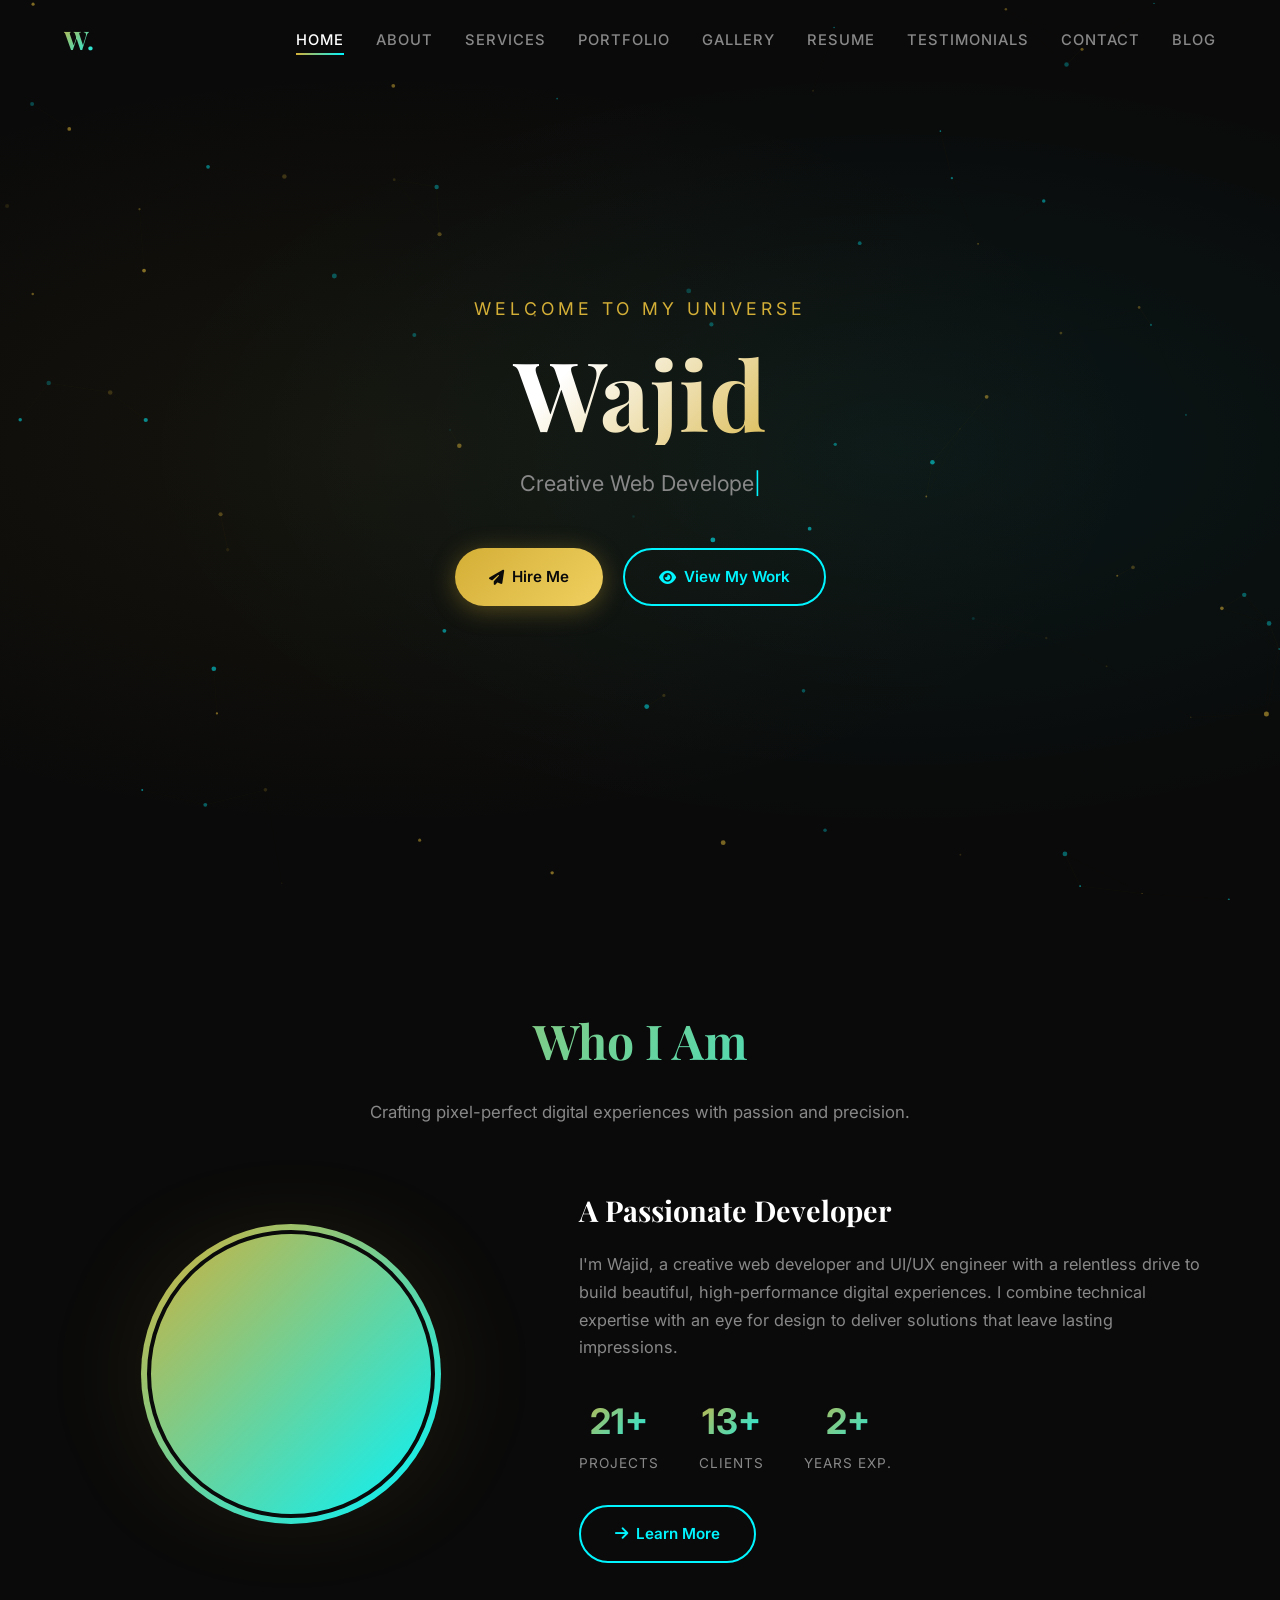
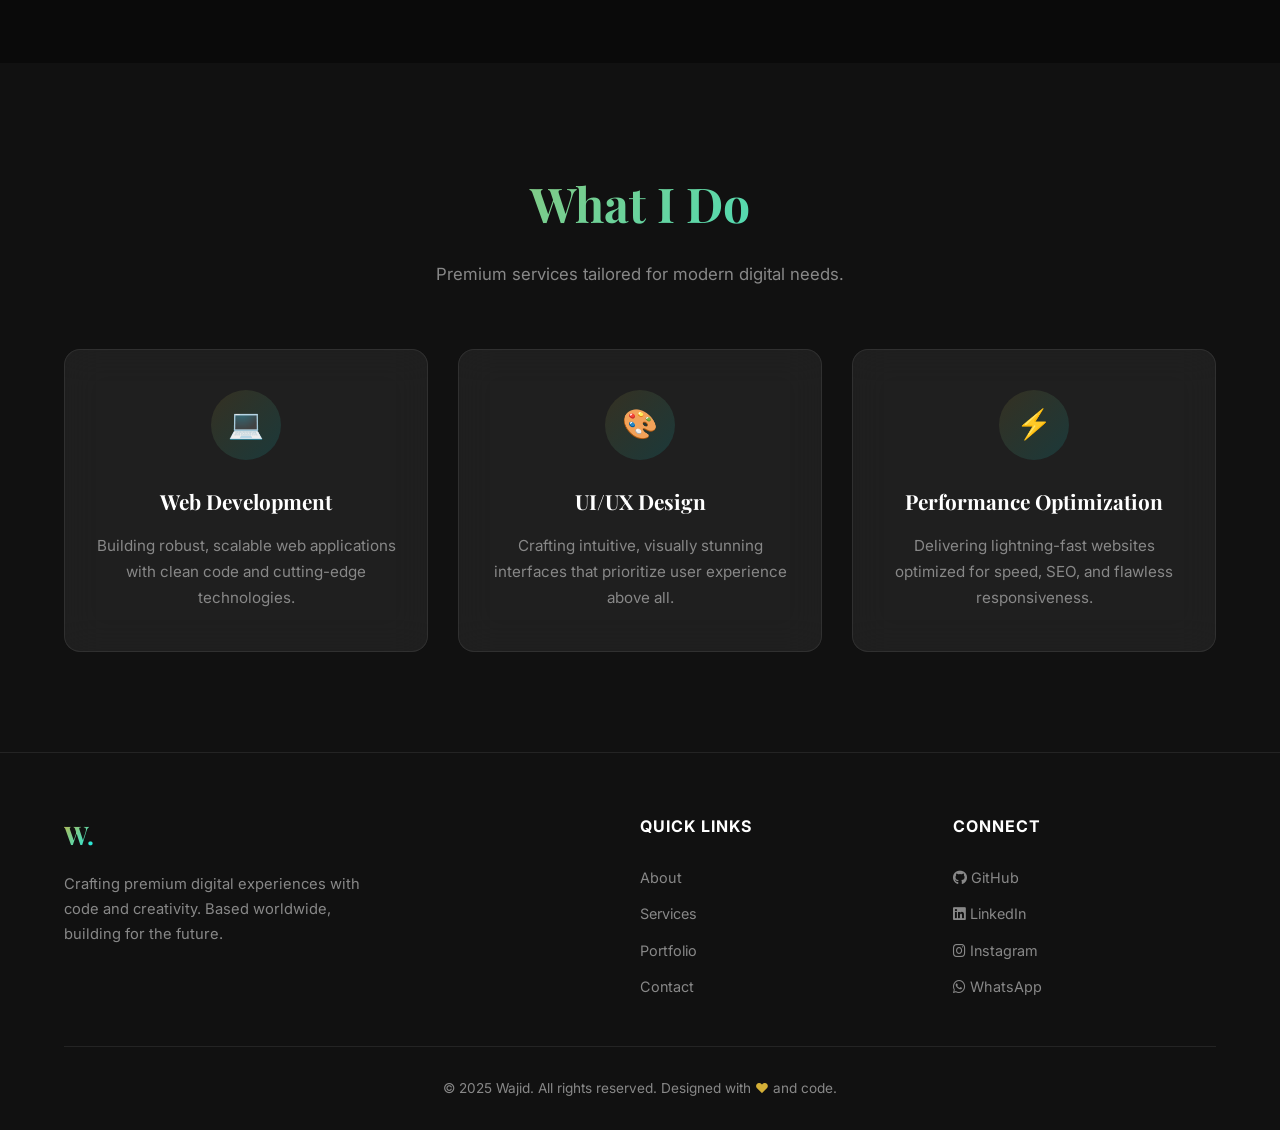
==== commit 99dc79cc: "feat: build ultra-premium 9-page VIP portfolio website - Home: hero with particle animation, typing " ====
--- a/index.html
+++ b/index.html
@@ -3,863 +3,163 @@
 <head>
   <meta charset="UTF-8" />
   <meta name="viewport" content="width=device-width, initial-scale=1.0" />
-  <title>Wajid Dev – Web Developer</title>
-
-  <!-- Google Fonts -->
+  <title>Wajid — Creative Web Developer</title>
+  <meta name="description" content="Wajid — Premium portfolio of a creative web developer and UI/UX engineer." />
+  <!-- Fonts -->
   <link rel="preconnect" href="https://fonts.googleapis.com" />
   <link rel="preconnect" href="https://fonts.gstatic.com" crossorigin />
-  <link href="https://fonts.googleapis.com/css2?family=Syne:wght@400;600;700;800&family=DM+Sans:ital,wght@0,300;0,400;0,500;1,300&display=swap" rel="stylesheet" />
-
-  <!-- Font Awesome -->
-  <link rel="stylesheet" href="https://cdnjs.cloudflare.com/ajax/libs/font-awesome/6.5.0/css/all.min.css" />
-
-  <!-- Swiper CSS -->
-  <link rel="stylesheet" href="https://cdn.jsdelivr.net/npm/swiper@11/swiper-bundle.min.css" />
-
-  <!-- Main stylesheet -->
-  <link rel="stylesheet" href="style.css" />
+  <link href="https://fonts.googleapis.com/css2?family=Playfair+Display:wght@400;700&family=Inter:wght@300;400;500;600;700&family=Fira+Code:wght@400;500&display=swap" rel="stylesheet" />
+  <!-- Icons -->
+  <link rel="stylesheet" href="https://cdnjs.cloudflare.com/ajax/libs/font-awesome/6.5.1/css/all.min.css" />
+  <!-- Styles -->
+  <link rel="stylesheet" href="css/style.css" />
 </head>
 <body>
 
-  <!-- ============================================================
-       CURSOR
-  ============================================================ -->
-  <div class="cursor" id="cursor"></div>
-  <div class="cursor-follower" id="cursorFollower"></div>
+  <!-- Preloader -->
+  <div class="preloader"><div class="preloader-spinner"></div></div>
 
-  <!-- ============================================================
-       PRELOADER
-  ============================================================ -->
-  <div class="preloader" id="preloader">
-    <div class="preloader-inner">
-      <span class="pre-logo">W</span>
-      <div class="pre-bar"><div class="pre-fill" id="preFill"></div></div>
-      <span class="pre-text">Loading...</span>
-    </div>
-  </div>
-
-  <!-- ============================================================
-       FIXED SOCIAL ICONS (LEFT SIDE)
-  ============================================================ -->
-  <div class="social-sidebar">
-    <a href="#" class="social-link" aria-label="Facebook" data-tooltip="Facebook">
-      <i class="fab fa-facebook-f"></i>
-    </a>
-    <a href="#" class="social-link" aria-label="Instagram" data-tooltip="Instagram">
-      <i class="fab fa-instagram"></i>
-    </a>
-    <a href="#" class="social-link" aria-label="LinkedIn" data-tooltip="LinkedIn">
-      <i class="fab fa-linkedin-in"></i>
-    </a>
-    <div class="social-line"></div>
-  </div>
-
-  <!-- ============================================================
-       NAVBAR
-  ============================================================ -->
-  <nav class="navbar" id="navbar">
-    <div class="nav-container">
-      <!-- Logo -->
-      <a href="#home" class="nav-logo">
-        <span class="logo-bracket">&lt;</span>Wajid Dev<span class="logo-bracket">/&gt;</span>
-      </a>
-
-      <!-- Desktop Menu -->
-      <ul class="nav-menu" id="navMenu">
-        <li><a href="#home"      class="nav-link active">Home</a></li>
-        <li><a href="#about"     class="nav-link">About</a></li>
-        <li><a href="#services"  class="nav-link">Services</a></li>
-        <li><a href="#projects"  class="nav-link">Projects</a></li>
-        <li><a href="#portfolio" class="nav-link">Portfolio</a></li>
-        <li><a href="#contact"   class="nav-link">Contact</a></li>
-        <li><a href="#contact" class="nav-btn">Hire Me</a></li>
+  <!-- Navbar -->
+  <nav class="navbar">
+    <div class="container">
+      <a href="index.html" class="nav-logo">W.</a>
+      <ul class="nav-links">
+        <li><a href="index.html" class="active">Home</a></li>
+        <li><a href="about.html">About</a></li>
+        <li><a href="services.html">Services</a></li>
+        <li><a href="portfolio.html">Portfolio</a></li>
+        <li><a href="gallery.html">Gallery</a></li>
+        <li><a href="resume.html">Resume</a></li>
+        <li><a href="testimonials.html">Testimonials</a></li>
+        <li><a href="contact.html">Contact</a></li>
+        <li><a href="blog.html">Blog</a></li>
       </ul>
-
-      <!-- Hamburger -->
-      <button class="hamburger" id="hamburger" aria-label="Toggle menu">
+      <div class="hamburger">
         <span></span><span></span><span></span>
-      </button>
+      </div>
     </div>
   </nav>
 
-  <!-- ============================================================
-       HERO SECTION
-  ============================================================ -->
-  <section class="hero" id="home">
-    <!-- Animated background orbs -->
-    <div class="hero-bg">
-      <div class="orb orb-1"></div>
-      <div class="orb orb-2"></div>
-      <div class="orb orb-3"></div>
-      <div class="grid-lines"></div>
-    </div>
-
-    <div class="hero-container">
-      <!-- Text Side -->
-      <div class="hero-content" data-aos="fade-right">
-        <div class="hero-badge">
-          <span class="badge-dot"></span>
-          Available for Work
-        </div>
-
-        <h1 class="hero-title">
-          Hi, I'm <span class="gradient-text">Wajid</span><br />
-          <span class="title-line2">Web Developer</span>
-        </h1>
-
-        <p class="hero-sub">
-          I craft <span class="typed-text" id="typedText"></span>
-          <span class="typed-cursor">|</span>
-        </p>
-
-        <p class="hero-desc">
-          Transforming ideas into stunning digital experiences with clean code,
-          thoughtful design and pixel-perfect precision.
-        </p>
-
-        <div class="hero-btns">
-          <a href="#contact" class="btn btn-primary">
-            <span>Hire Me</span>
-            <i class="fas fa-arrow-right"></i>
-          </a>
-          <a href="#projects" class="btn btn-outline">
-            <span>View Work</span>
-            <i class="fas fa-eye"></i>
-          </a>
-        </div>
-
-        <!-- Quick stats -->
-        <div class="hero-stats">
-          <div class="stat">
-            <span class="stat-num" data-target="3">0</span><span>+</span>
-            <span class="stat-label">Years Exp.</span>
-          </div>
-          <div class="stat-divider"></div>
-          <div class="stat">
-            <span class="stat-num" data-target="50">0</span><span>+</span>
-            <span class="stat-label">Projects</span>
-          </div>
-          <div class="stat-divider"></div>
-          <div class="stat">
-            <span class="stat-num" data-target="30">0</span><span>+</span>
-            <span class="stat-label">Clients</span>
-          </div>
-        </div>
+  <!-- Hero Section -->
+  <section class="hero">
+    <canvas id="particles-canvas"></canvas>
+    <div class="hero-content">
+      <p class="hero-greeting">Welcome to my universe</p>
+      <h1 class="hero-name">Wajid</h1>
+      <p class="hero-tagline">
+        <span id="typed-text"></span><span class="typed-cursor">|</span>
+      </p>
+      <div class="hero-buttons">
+        <a href="contact.html" class="btn btn-primary">
+          <i class="fas fa-paper-plane"></i> Hire Me
+        </a>
+        <a href="portfolio.html" class="btn btn-outline">
+          <i class="fas fa-eye"></i> View My Work
+        </a>
       </div>
-
-      <!-- Image Side -->
-      <div class="hero-image-wrap" data-aos="fade-left">
-        <div class="image-ring ring-1"></div>
-        <div class="image-ring ring-2"></div>
-        <div class="image-ring ring-3"></div>
-        <div class="hero-img-container">
-          <div class="hero-img-placeholder">
-            <i class="fas fa-user"></i>
-            <span>Your Photo</span>
-          </div>
-        </div>
-        <!-- Floating badges -->
-        <div class="float-badge badge-top">
-          <i class="fas fa-code"></i> Clean Code
-        </div>
-        <div class="float-badge badge-bottom">
-          <i class="fas fa-star"></i> 5.0 Rating
-        </div>
-      </div>
-    </div>
-
-    <!-- Scroll indicator -->
-    <div class="scroll-indicator">
-      <div class="scroll-mouse">
-        <div class="scroll-wheel"></div>
-      </div>
-      <span>Scroll Down</span>
     </div>
   </section>
 
-  <!-- ============================================================
-       ABOUT SECTION
-  ============================================================ -->
-  <section class="about section" id="about">
+  <!-- Quick About Preview -->
+  <section class="section">
     <div class="container">
-      <div class="section-header" data-aos="fade-up">
-        <span class="section-tag">// about me</span>
-        <h2 class="section-title">Who I <span class="gradient-text">Am</span></h2>
-        <p class="section-subtitle">Passionate developer building tomorrow's web</p>
-      </div>
-
-      <div class="about-grid">
-        <!-- Left: Image -->
-        <div class="about-image-wrap" data-aos="fade-right">
-          <div class="about-img-frame">
-            <div class="about-img-placeholder">
-              <i class="fas fa-user-tie"></i>
+      <h2 class="section-title reveal">Who I Am</h2>
+      <p class="section-subtitle reveal">Crafting pixel-perfect digital experiences with passion and precision.</p>
+      <div class="about-grid reveal">
+        <div class="about-image-wrap">
+          <div class="about-image-frame">
+            <img src="https://images.unsplash.com/photo-1507003211169-0a1dd7228f2d?w=400&h=400&fit=crop&crop=face" alt="Wajid" />
+          </div>
+          <div class="about-image-glow"></div>
+        </div>
+        <div class="about-text">
+          <h3>A Passionate Developer</h3>
+          <p>I'm Wajid, a creative web developer and UI/UX engineer with a relentless drive to build beautiful, high-performance digital experiences. I combine technical expertise with an eye for design to deliver solutions that leave lasting impressions.</p>
+          <div class="about-stats">
+            <div class="stat-item">
+              <div class="stat-number" data-count="50" data-suffix="+">0</div>
+              <div class="stat-label">Projects</div>
             </div>
-            <div class="about-img-decoration"></div>
-          </div>
-          <!-- Experience card -->
-          <div class="exp-card glass">
-            <span class="exp-num">3+</span>
-            <span class="exp-label">Years of<br/>Experience</span>
-          </div>
-        </div>
-
-        <!-- Right: Content -->
-        <div class="about-content" data-aos="fade-left">
-          <h3 class="about-name">Wajid <span class="gradient-text">—</span> Web Developer</h3>
-          <p class="about-text">
-            I'm a passionate web developer with a strong focus on creating beautiful, 
-            functional, and user-friendly digital experiences. I specialize in modern 
-            frontend technologies and enjoy turning complex problems into elegant solutions.
-          </p>
-          <p class="about-text">
-            My journey in web development has equipped me with skills in both design 
-            and development, allowing me to deliver end-to-end solutions that exceed client expectations.
-          </p>
-
-          <!-- Personal Info -->
-          <div class="about-info">
-            <div class="info-item">
-              <i class="fas fa-envelope"></i>
-              <span>wajid@example.com</span>
+            <div class="stat-item">
+              <div class="stat-number" data-count="30" data-suffix="+">0</div>
+              <div class="stat-label">Clients</div>
             </div>
-            <div class="info-item">
-              <i class="fas fa-map-marker-alt"></i>
-              <span>Karachi, Pakistan</span>
-            </div>
-            <div class="info-item">
-              <i class="fas fa-briefcase"></i>
-              <span>Freelance & Full-time</span>
-            </div>
-            <div class="info-item">
-              <i class="fas fa-graduation-cap"></i>
-              <span>BS Computer Science</span>
+            <div class="stat-item">
+              <div class="stat-number" data-count="5" data-suffix="+">0</div>
+              <div class="stat-label">Years Exp.</div>
             </div>
           </div>
-
-          <a href="#" class="btn btn-primary" style="margin-top:2rem">
-            <span>Download CV</span>
-            <i class="fas fa-download"></i>
-          </a>
-        </div>
-      </div>
-
-      <!-- Skills -->
-      <div class="skills-section" data-aos="fade-up">
-        <h3 class="skills-title">Technical <span class="gradient-text">Skills</span></h3>
-        <div class="skills-grid">
-          <div class="skill-card glass">
-            <div class="skill-icon"><i class="fab fa-html5"></i></div>
-            <div class="skill-info">
-              <span class="skill-name">HTML5</span>
-              <div class="skill-bar"><div class="skill-fill" data-width="95"></div></div>
-              <span class="skill-pct">95%</span>
-            </div>
-          </div>
-          <div class="skill-card glass">
-            <div class="skill-icon"><i class="fab fa-css3-alt"></i></div>
-            <div class="skill-info">
-              <span class="skill-name">CSS3 / SCSS</span>
-              <div class="skill-bar"><div class="skill-fill" data-width="90"></div></div>
-              <span class="skill-pct">90%</span>
-            </div>
-          </div>
-          <div class="skill-card glass">
-            <div class="skill-icon"><i class="fab fa-js-square"></i></div>
-            <div class="skill-info">
-              <span class="skill-name">JavaScript</span>
-              <div class="skill-bar"><div class="skill-fill" data-width="85"></div></div>
-              <span class="skill-pct">85%</span>
-            </div>
-          </div>
-          <div class="skill-card glass">
-            <div class="skill-icon"><i class="fab fa-react"></i></div>
-            <div class="skill-info">
-              <span class="skill-name">React JS</span>
-              <div class="skill-bar"><div class="skill-fill" data-width="80"></div></div>
-              <span class="skill-pct">80%</span>
-            </div>
-          </div>
-          <div class="skill-card glass">
-            <div class="skill-icon"><i class="fab fa-node-js"></i></div>
-            <div class="skill-info">
-              <span class="skill-name">Node.js</span>
-              <div class="skill-bar"><div class="skill-fill" data-width="70"></div></div>
-              <span class="skill-pct">70%</span>
-            </div>
-          </div>
-          <div class="skill-card glass">
-            <div class="skill-icon"><i class="fas fa-database"></i></div>
-            <div class="skill-info">
-              <span class="skill-name">MongoDB / SQL</span>
-              <div class="skill-bar"><div class="skill-fill" data-width="75"></div></div>
-              <span class="skill-pct">75%</span>
-            </div>
-          </div>
-        </div>
-      </div>
-
-      <!-- Education Timeline -->
-      <div class="education-section" data-aos="fade-up">
-        <h3 class="skills-title">Education &amp; <span class="gradient-text">Experience</span></h3>
-        <div class="timeline">
-          <div class="timeline-item" data-aos="fade-right">
-            <div class="timeline-dot"></div>
-            <div class="timeline-card glass">
-              <span class="timeline-year">2021 – 2025</span>
-              <h4>BS Computer Science</h4>
-              <p>University of Karachi — Focused on software engineering, algorithms, and modern web technologies.</p>
-            </div>
-          </div>
-          <div class="timeline-item" data-aos="fade-left">
-            <div class="timeline-dot"></div>
-            <div class="timeline-card glass">
-              <span class="timeline-year">2023 – Present</span>
-              <h4>Freelance Web Developer</h4>
-              <p>Building custom websites and web apps for clients worldwide. 50+ projects delivered.</p>
-            </div>
-          </div>
-          <div class="timeline-item" data-aos="fade-right">
-            <div class="timeline-dot"></div>
-            <div class="timeline-card glass">
-              <span class="timeline-year">2022 – 2023</span>
-              <h4>Frontend Intern</h4>
-              <p>Tech Solutions PK — Worked on React applications, responsive UI design, and performance optimization.</p>
-            </div>
+          <div style="margin-top:30px;">
+            <a href="about.html" class="btn btn-outline"><i class="fas fa-arrow-right"></i> Learn More</a>
           </div>
         </div>
       </div>
     </div>
   </section>
 
-  <!-- ============================================================
-       SERVICES SECTION
-  ============================================================ -->
-  <section class="services section" id="services">
+  <!-- Quick Services Preview -->
+  <section class="section" style="background:var(--bg-secondary);">
     <div class="container">
-      <div class="section-header" data-aos="fade-up">
-        <span class="section-tag">// what I do</span>
-        <h2 class="section-title">My <span class="gradient-text">Services</span></h2>
-        <p class="section-subtitle">Premium solutions tailored to your needs</p>
-      </div>
-
+      <h2 class="section-title reveal">What I Do</h2>
+      <p class="section-subtitle reveal">Premium services tailored for modern digital needs.</p>
       <div class="services-grid">
-
-        <div class="service-card glass" data-aos="fade-up" data-aos-delay="0">
-          <div class="service-icon">
-            <i class="fas fa-paint-brush"></i>
-            <div class="service-icon-bg"></div>
-          </div>
-          <h3>Web Design</h3>
-          <p>Pixel-perfect, responsive designs that captivate users and elevate brands. UI/UX focused with modern aesthetics.</p>
-          <ul class="service-features">
-            <li><i class="fas fa-check"></i> UI/UX Design</li>
-            <li><i class="fas fa-check"></i> Prototyping</li>
-            <li><i class="fas fa-check"></i> Mobile-First</li>
-          </ul>
-          <div class="service-num">01</div>
+        <div class="service-card glass reveal">
+          <div class="service-icon">💻</div>
+          <h3>Web Development</h3>
+          <p>Building robust, scalable web applications with clean code and cutting-edge technologies.</p>
         </div>
-
-        <div class="service-card glass" data-aos="fade-up" data-aos-delay="100">
-          <div class="service-icon">
-            <i class="fas fa-laptop-code"></i>
-            <div class="service-icon-bg"></div>
-          </div>
-          <h3>Frontend Development</h3>
-          <p>Crafting blazing-fast, interactive web experiences using modern frameworks and best practices.</p>
-          <ul class="service-features">
-            <li><i class="fas fa-check"></i> React / JS</li>
-            <li><i class="fas fa-check"></i> CSS Animations</li>
-            <li><i class="fas fa-check"></i> Performance</li>
-          </ul>
-          <div class="service-num">02</div>
+        <div class="service-card glass reveal">
+          <div class="service-icon">🎨</div>
+          <h3>UI/UX Design</h3>
+          <p>Crafting intuitive, visually stunning interfaces that prioritize user experience above all.</p>
         </div>
-
-        <div class="service-card glass" data-aos="fade-up" data-aos-delay="200">
-          <div class="service-icon">
-            <i class="fas fa-server"></i>
-            <div class="service-icon-bg"></div>
-          </div>
-          <h3>Backend Development</h3>
-          <p>Robust, scalable server-side solutions with clean APIs, databases, and authentication systems.</p>
-          <ul class="service-features">
-            <li><i class="fas fa-check"></i> Node.js / PHP</li>
-            <li><i class="fas fa-check"></i> REST APIs</li>
-            <li><i class="fas fa-check"></i> MongoDB / MySQL</li>
-          </ul>
-          <div class="service-num">03</div>
-        </div>
-
-        <div class="service-card glass" data-aos="fade-up" data-aos-delay="300">
-          <div class="service-icon">
-            <i class="fas fa-mobile-alt"></i>
-            <div class="service-icon-bg"></div>
-          </div>
-          <h3>Responsive Design</h3>
-          <p>Every pixel matters on every device. Flawless experiences across mobile, tablet, and desktop.</p>
-          <ul class="service-features">
-            <li><i class="fas fa-check"></i> Cross-Browser</li>
-            <li><i class="fas fa-check"></i> Fluid Layouts</li>
-            <li><i class="fas fa-check"></i> Accessibility</li>
-          </ul>
-          <div class="service-num">04</div>
-        </div>
-
-        <div class="service-card glass" data-aos="fade-up" data-aos-delay="400">
-          <div class="service-icon">
-            <i class="fas fa-shopping-cart"></i>
-            <div class="service-icon-bg"></div>
-          </div>
-          <h3>E-Commerce</h3>
-          <p>Custom online stores with seamless checkout, inventory management, and payment integrations.</p>
-          <ul class="service-features">
-            <li><i class="fas fa-check"></i> WooCommerce</li>
-            <li><i class="fas fa-check"></i> Payment Gateway</li>
-            <li><i class="fas fa-check"></i> Product Mgmt</li>
-          </ul>
-          <div class="service-num">05</div>
-        </div>
-
-        <div class="service-card glass" data-aos="fade-up" data-aos-delay="500">
-          <div class="service-icon">
-            <i class="fas fa-rocket"></i>
-            <div class="service-icon-bg"></div>
-          </div>
-          <h3>SEO &amp; Optimization</h3>
-          <p>Speed, performance, and visibility — optimized sites that rank higher and load faster.</p>
-          <ul class="service-features">
-            <li><i class="fas fa-check"></i> Core Web Vitals</li>
-            <li><i class="fas fa-check"></i> On-Page SEO</li>
-            <li><i class="fas fa-check"></i> Lighthouse 90+</li>
-          </ul>
-          <div class="service-num">06</div>
-        </div>
-
-      </div>
-    </div>
-  </section>
-
-  <!-- ============================================================
-       PROJECTS SECTION
-  ============================================================ -->
-  <section class="projects section" id="projects">
-    <div class="container">
-      <div class="section-header" data-aos="fade-up">
-        <span class="section-tag">// recent work</span>
-        <h2 class="section-title">Featured <span class="gradient-text">Projects</span></h2>
-        <p class="section-subtitle">Hand-picked projects that showcase my capabilities</p>
-      </div>
-
-      <!-- Swiper -->
-      <div class="swiper projectSwiper" data-aos="fade-up">
-        <div class="swiper-wrapper">
-
-          <div class="swiper-slide">
-            <div class="project-card glass">
-              <div class="project-img-wrap">
-                <div class="project-img-placeholder">
-                  <i class="fas fa-store"></i>
-                </div>
-                <div class="project-overlay">
-                  <a href="#" class="project-link" aria-label="View Live"><i class="fas fa-external-link-alt"></i></a>
-                  <a href="#" class="project-link" aria-label="View Code"><i class="fab fa-github"></i></a>
-                </div>
-              </div>
-              <div class="project-info">
-                <div class="project-tags">
-                  <span>React</span><span>Node.js</span><span>MongoDB</span>
-                </div>
-                <h3>E-Commerce Platform</h3>
-                <p>Full-stack online store with real-time inventory, Stripe payments, and admin dashboard.</p>
-              </div>
-            </div>
-          </div>
-
-          <div class="swiper-slide">
-            <div class="project-card glass">
-              <div class="project-img-wrap">
-                <div class="project-img-placeholder">
-                  <i class="fas fa-chart-line"></i>
-                </div>
-                <div class="project-overlay">
-                  <a href="#" class="project-link" aria-label="View Live"><i class="fas fa-external-link-alt"></i></a>
-                  <a href="#" class="project-link" aria-label="View Code"><i class="fab fa-github"></i></a>
-                </div>
-              </div>
-              <div class="project-info">
-                <div class="project-tags">
-                  <span>React</span><span>Chart.js</span><span>API</span>
-                </div>
-                <h3>Analytics Dashboard</h3>
-                <p>Real-time data visualization dashboard with dynamic charts and KPI tracking.</p>
-              </div>
-            </div>
-          </div>
-
-          <div class="swiper-slide">
-            <div class="project-card glass">
-              <div class="project-img-wrap">
-                <div class="project-img-placeholder">
-                  <i class="fas fa-comments"></i>
-                </div>
-                <div class="project-overlay">
-                  <a href="#" class="project-link" aria-label="View Live"><i class="fas fa-external-link-alt"></i></a>
-                  <a href="#" class="project-link" aria-label="View Code"><i class="fab fa-github"></i></a>
-                </div>
-              </div>
-              <div class="project-info">
-                <div class="project-tags">
-                  <span>Socket.io</span><span>Node.js</span><span>CSS</span>
-                </div>
-                <h3>Real-time Chat App</h3>
-                <p>Instant messaging platform with rooms, file sharing, and end-to-end encryption.</p>
-              </div>
-            </div>
-          </div>
-
-          <div class="swiper-slide">
-            <div class="project-card glass">
-              <div class="project-img-wrap">
-                <div class="project-img-placeholder">
-                  <i class="fas fa-blog"></i>
-                </div>
-                <div class="project-overlay">
-                  <a href="#" class="project-link" aria-label="View Live"><i class="fas fa-external-link-alt"></i></a>
-                  <a href="#" class="project-link" aria-label="View Code"><i class="fab fa-github"></i></a>
-                </div>
-              </div>
-              <div class="project-info">
-                <div class="project-tags">
-                  <span>WordPress</span><span>PHP</span><span>MySQL</span>
-                </div>
-                <h3>Blog CMS Platform</h3>
-                <p>Custom WordPress theme with advanced SEO, CDN integration, and 99/100 PageSpeed.</p>
-              </div>
-            </div>
-          </div>
-
-          <div class="swiper-slide">
-            <div class="project-card glass">
-              <div class="project-img-wrap">
-                <div class="project-img-placeholder">
-                  <i class="fas fa-calendar-alt"></i>
-                </div>
-                <div class="project-overlay">
-                  <a href="#" class="project-link" aria-label="View Live"><i class="fas fa-external-link-alt"></i></a>
-                  <a href="#" class="project-link" aria-label="View Code"><i class="fab fa-github"></i></a>
-                </div>
-              </div>
-              <div class="project-info">
-                <div class="project-tags">
-                  <span>JavaScript</span><span>REST API</span><span>SCSS</span>
-                </div>
-                <h3>Booking System</h3>
-                <p>Appointment management app with calendar UI, reminders, and Zoom integration.</p>
-              </div>
-            </div>
-          </div>
-
-        </div>
-        <div class="swiper-pagination"></div>
-        <div class="swiper-button-prev"></div>
-        <div class="swiper-button-next"></div>
-      </div>
-    </div>
-  </section>
-
-  <!-- ============================================================
-       PORTFOLIO / GALLERY SECTION
-  ============================================================ -->
-  <section class="portfolio section" id="portfolio">
-    <div class="container">
-      <div class="section-header" data-aos="fade-up">
-        <span class="section-tag">// portfolio</span>
-        <h2 class="section-title">My <span class="gradient-text">Gallery</span></h2>
-        <p class="section-subtitle">A curated selection of designs and builds</p>
-      </div>
-
-      <!-- Filter Buttons -->
-      <div class="filter-btns" data-aos="fade-up">
-        <button class="filter-btn active" data-filter="all">All</button>
-        <button class="filter-btn" data-filter="web">Web Design</button>
-        <button class="filter-btn" data-filter="app">Web Apps</button>
-        <button class="filter-btn" data-filter="ui">UI / UX</button>
-      </div>
-
-      <!-- Portfolio Grid -->
-      <div class="portfolio-grid" id="portfolioGrid">
-
-        <div class="port-item" data-category="web" data-aos="zoom-in" data-aos-delay="0">
-          <div class="port-img-placeholder"><i class="fas fa-globe"></i></div>
-          <div class="port-overlay">
-            <h4>Business Website</h4>
-            <span>Web Design</span>
-          </div>
-        </div>
-
-        <div class="port-item" data-category="app" data-aos="zoom-in" data-aos-delay="80">
-          <div class="port-img-placeholder"><i class="fas fa-tasks"></i></div>
-          <div class="port-overlay">
-            <h4>Task Manager</h4>
-            <span>Web App</span>
-          </div>
-        </div>
-
-        <div class="port-item" data-category="ui" data-aos="zoom-in" data-aos-delay="160">
-          <div class="port-img-placeholder"><i class="fas fa-palette"></i></div>
-          <div class="port-overlay">
-            <h4>Design System</h4>
-            <span>UI / UX</span>
-          </div>
-        </div>
-
-        <div class="port-item" data-category="web" data-aos="zoom-in" data-aos-delay="0">
-          <div class="port-img-placeholder"><i class="fas fa-utensils"></i></div>
-          <div class="port-overlay">
-            <h4>Restaurant Site</h4>
-            <span>Web Design</span>
-          </div>
-        </div>
-
-        <div class="port-item" data-category="app" data-aos="zoom-in" data-aos-delay="80">
-          <div class="port-img-placeholder"><i class="fas fa-heartbeat"></i></div>
-          <div class="port-overlay">
-            <h4>Health Tracker</h4>
-            <span>Web App</span>
-          </div>
-        </div>
-
-        <div class="port-item" data-category="ui" data-aos="zoom-in" data-aos-delay="160">
-          <div class="port-img-placeholder"><i class="fas fa-mobile"></i></div>
-          <div class="port-overlay">
-            <h4>Mobile App UI</h4>
-            <span>UI / UX</span>
-          </div>
-        </div>
-
-        <div class="port-item" data-category="web" data-aos="zoom-in" data-aos-delay="0">
-          <div class="port-img-placeholder"><i class="fas fa-hotel"></i></div>
-          <div class="port-overlay">
-            <h4>Hotel Booking</h4>
-            <span>Web Design</span>
-          </div>
-        </div>
-
-        <div class="port-item" data-category="app" data-aos="zoom-in" data-aos-delay="80">
-          <div class="port-img-placeholder"><i class="fas fa-graduation-cap"></i></div>
-          <div class="port-overlay">
-            <h4>LMS Platform</h4>
-            <span>Web App</span>
-          </div>
-        </div>
-
-        <div class="port-item" data-category="ui" data-aos="zoom-in" data-aos-delay="160">
-          <div class="port-img-placeholder"><i class="fas fa-music"></i></div>
-          <div class="port-overlay">
-            <h4>Music App UI</h4>
-            <span>UI / UX</span>
-          </div>
-        </div>
-
-      </div>
-    </div>
-  </section>
-
-  <!-- ============================================================
-       TESTIMONIALS (Bonus Swiper)
-  ============================================================ -->
-  <section class="testimonials section" id="testimonials">
-    <div class="container">
-      <div class="section-header" data-aos="fade-up">
-        <span class="section-tag">// client love</span>
-        <h2 class="section-title">What They <span class="gradient-text">Say</span></h2>
-      </div>
-
-      <div class="swiper testimonialsSwiper" data-aos="fade-up">
-        <div class="swiper-wrapper">
-
-          <div class="swiper-slide">
-            <div class="testi-card glass">
-              <div class="testi-stars">
-                <i class="fas fa-star"></i><i class="fas fa-star"></i><i class="fas fa-star"></i>
-                <i class="fas fa-star"></i><i class="fas fa-star"></i>
-              </div>
-              <p>"Wajid delivered an exceptional website that exceeded all our expectations. His attention to detail and code quality is outstanding!"</p>
-              <div class="testi-author">
-                <div class="testi-avatar"><i class="fas fa-user"></i></div>
-                <div>
-                  <strong>Ahmad Raza</strong>
-                  <span>CEO, TechStart PK</span>
-                </div>
-              </div>
-            </div>
-          </div>
-
-          <div class="swiper-slide">
-            <div class="testi-card glass">
-              <div class="testi-stars">
-                <i class="fas fa-star"></i><i class="fas fa-star"></i><i class="fas fa-star"></i>
-                <i class="fas fa-star"></i><i class="fas fa-star"></i>
-              </div>
-              <p>"Professional, fast, and incredibly talented. Our e-commerce sales doubled after the redesign. Highly recommended!"</p>
-              <div class="testi-author">
-                <div class="testi-avatar"><i class="fas fa-user"></i></div>
-                <div>
-                  <strong>Sarah Khan</strong>
-                  <span>Owner, Style Boutique</span>
-                </div>
-              </div>
-            </div>
-          </div>
-
-          <div class="swiper-slide">
-            <div class="testi-card glass">
-              <div class="testi-stars">
-                <i class="fas fa-star"></i><i class="fas fa-star"></i><i class="fas fa-star"></i>
-                <i class="fas fa-star"></i><i class="fas fa-star"></i>
-              </div>
-              <p>"The dashboard he built transformed how we track metrics. Clean, fast, and exactly what we envisioned. Five stars!"</p>
-              <div class="testi-author">
-                <div class="testi-avatar"><i class="fas fa-user"></i></div>
-                <div>
-                  <strong>Omar Siddiqui</strong>
-                  <span>CTO, DataFlow Inc.</span>
-                </div>
-              </div>
-            </div>
-          </div>
-
-        </div>
-        <div class="swiper-pagination"></div>
-      </div>
-    </div>
-  </section>
-
-  <!-- ============================================================
-       CONTACT SECTION
-  ============================================================ -->
-  <section class="contact section" id="contact">
-    <div class="container">
-      <div class="section-header" data-aos="fade-up">
-        <span class="section-tag">// get in touch</span>
-        <h2 class="section-title">Contact <span class="gradient-text">Me</span></h2>
-        <p class="section-subtitle">Let's build something amazing together</p>
-      </div>
-
-      <div class="contact-grid">
-        <!-- Info Cards -->
-        <div class="contact-info" data-aos="fade-right">
-          <div class="contact-card glass">
-            <div class="contact-icon"><i class="fas fa-envelope"></i></div>
-            <div>
-              <h4>Email</h4>
-              <p>wajid@example.com</p>
-            </div>
-          </div>
-          <div class="contact-card glass">
-            <div class="contact-icon"><i class="fas fa-phone"></i></div>
-            <div>
-              <h4>Phone</h4>
-              <p>+92 300 0000000</p>
-            </div>
-          </div>
-          <div class="contact-card glass">
-            <div class="contact-icon"><i class="fas fa-map-marker-alt"></i></div>
-            <div>
-              <h4>Location</h4>
-              <p>Karachi, Pakistan</p>
-            </div>
-          </div>
-          <div class="contact-card glass">
-            <div class="contact-icon"><i class="fas fa-clock"></i></div>
-            <div>
-              <h4>Availability</h4>
-              <p>Mon – Sat, 9AM – 9PM</p>
-            </div>
-          </div>
-
-          <!-- Social links -->
-          <div class="contact-socials">
-            <a href="#" class="social-btn"><i class="fab fa-github"></i></a>
-            <a href="#" class="social-btn"><i class="fab fa-linkedin-in"></i></a>
-            <a href="#" class="social-btn"><i class="fab fa-twitter"></i></a>
-            <a href="#" class="social-btn"><i class="fab fa-instagram"></i></a>
-          </div>
-        </div>
-
-        <!-- Form -->
-        <div class="contact-form-wrap" data-aos="fade-left">
-          <form class="contact-form glass" id="contactForm" novalidate>
-            <h3>Send a <span class="gradient-text">Message</span></h3>
-
-            <div class="form-row">
-              <div class="form-group">
-                <label for="name">Your Name</label>
-                <div class="input-wrap">
-                  <i class="fas fa-user"></i>
-                  <input type="text" id="name" name="name" placeholder="John Doe" required />
-                </div>
-              </div>
-              <div class="form-group">
-                <label for="email">Email Address</label>
-                <div class="input-wrap">
-                  <i class="fas fa-envelope"></i>
-                  <input type="email" id="email" name="email" placeholder="john@example.com" required />
-                </div>
-              </div>
-            </div>
-
-            <div class="form-group">
-              <label for="subject">Subject</label>
-              <div class="input-wrap">
-                <i class="fas fa-tag"></i>
-                <input type="text" id="subject" name="subject" placeholder="Project Inquiry" />
-              </div>
-            </div>
-
-            <div class="form-group">
-              <label for="message">Message</label>
-              <div class="input-wrap textarea-wrap">
-                <i class="fas fa-comment-alt"></i>
-                <textarea id="message" name="message" rows="5" placeholder="Tell me about your project..." required></textarea>
-              </div>
-            </div>
-
-            <button type="submit" class="btn btn-primary btn-full">
-              <span>Send Message</span>
-              <i class="fas fa-paper-plane"></i>
-            </button>
-
-            <div class="form-success" id="formSuccess">
-              <i class="fas fa-check-circle"></i>
-              Message sent! I'll reply soon.
-            </div>
-          </form>
+        <div class="service-card glass reveal">
+          <div class="service-icon">⚡</div>
+          <h3>Performance Optimization</h3>
+          <p>Delivering lightning-fast websites optimized for speed, SEO, and flawless responsiveness.</p>
         </div>
       </div>
     </div>
   </section>
 
-  <!-- ============================================================
-       FOOTER
-  ============================================================ -->
+  <!-- Footer -->
   <footer class="footer">
     <div class="container">
-      <div class="footer-inner">
-        <a href="#home" class="footer-logo">
-          <span class="logo-bracket">&lt;</span>Wajid Dev<span class="logo-bracket">/&gt;</span>
-        </a>
-        <p class="footer-text">Crafted with <i class="fas fa-heart" style="color:var(--accent)"></i> by Wajid &copy; 2025</p>
-        <a href="#home" class="back-top" aria-label="Back to top">
-          <i class="fas fa-arrow-up"></i>
-        </a>
+      <div class="footer-grid">
+        <div class="footer-brand">
+          <a href="index.html" class="nav-logo">W.</a>
+          <p>Crafting premium digital experiences with code and creativity. Based worldwide, building for the future.</p>
+        </div>
+        <div>
+          <h4 class="footer-heading">Quick Links</h4>
+          <div class="footer-links">
+            <a href="about.html">About</a>
+            <a href="services.html">Services</a>
+            <a href="portfolio.html">Portfolio</a>
+            <a href="contact.html">Contact</a>
+          </div>
+        </div>
+        <div>
+          <h4 class="footer-heading">Connect</h4>
+          <div class="footer-links">
+            <a href="#"><i class="fab fa-github"></i> GitHub</a>
+            <a href="#"><i class="fab fa-linkedin"></i> LinkedIn</a>
+            <a href="#"><i class="fab fa-instagram"></i> Instagram</a>
+            <a href="#"><i class="fab fa-whatsapp"></i> WhatsApp</a>
+          </div>
+        </div>
+      </div>
+      <div class="footer-bottom">
+        <p>&copy; 2025 Wajid. All rights reserved. Designed with <span style="color:var(--gold);">&hearts;</span> and code.</p>
       </div>
     </div>
   </footer>
 
-  <!-- Swiper JS -->
-  <script src="https://cdn.jsdelivr.net/npm/swiper@11/swiper-bundle.min.js"></script>
-  <!-- Main script -->
-  <script src="script.js"></script>
+  <!-- Scroll to Top -->
+  <button class="scroll-top" aria-label="Scroll to top">
+    <i class="fas fa-chevron-up"></i>
+  </button>
+
+  <script src="js/script.js"></script>
 </body>
 </html>
--- a/css/style.css
+++ b/css/style.css
@@ -0,0 +1,789 @@
+/* ============================================================
+   WAJID — VIP Portfolio | Master Stylesheet
+   Dark Luxury • Gold #D4AF37 • Neon Cyan #00F5FF
+   ============================================================ */
+
+/* ---------- CSS Variables ---------- */
+:root {
+  --bg-primary:    #0a0a0a;
+  --bg-secondary:  #111111;
+  --bg-card:       rgba(255, 255, 255, 0.04);
+  --bg-glass:      rgba(255, 255, 255, 0.06);
+  --gold:          #D4AF37;
+  --gold-light:    #f0d060;
+  --cyan:          #00F5FF;
+  --cyan-dim:      rgba(0, 245, 255, 0.15);
+  --white:         #ffffff;
+  --text:          #e0e0e0;
+  --text-muted:    #888888;
+  --border:        rgba(255, 255, 255, 0.08);
+  --shadow:        0 8px 32px rgba(0, 0, 0, 0.5);
+  --glass-blur:    blur(18px);
+  --radius:        16px;
+  --radius-sm:     10px;
+  --transition:    0.35s cubic-bezier(0.4, 0, 0.2, 1);
+  --font-heading:  'Playfair Display', serif;
+  --font-body:     'Inter', sans-serif;
+  --font-mono:     'Fira Code', monospace;
+}
+
+/* ---------- Reset & Base ---------- */
+*, *::before, *::after { margin: 0; padding: 0; box-sizing: border-box; }
+html { scroll-behavior: smooth; font-size: 16px; }
+body {
+  font-family: var(--font-body);
+  background: var(--bg-primary);
+  color: var(--text);
+  line-height: 1.7;
+  overflow-x: hidden;
+  -webkit-font-smoothing: antialiased;
+}
+a { text-decoration: none; color: inherit; transition: color var(--transition); }
+ul { list-style: none; }
+img { max-width: 100%; display: block; }
+button, input, textarea, select { font-family: inherit; }
+
+/* ---------- Preloader ---------- */
+.preloader {
+  position: fixed; inset: 0; z-index: 99999;
+  background: var(--bg-primary);
+  display: flex; align-items: center; justify-content: center;
+  transition: opacity .6s, visibility .6s;
+}
+.preloader.hidden { opacity: 0; visibility: hidden; pointer-events: none; }
+.preloader-spinner {
+  width: 56px; height: 56px;
+  border: 3px solid var(--border);
+  border-top-color: var(--gold);
+  border-right-color: var(--cyan);
+  border-radius: 50%;
+  animation: spin 0.9s linear infinite;
+}
+@keyframes spin { to { transform: rotate(360deg); } }
+
+/* ---------- Scrollbar ---------- */
+::-webkit-scrollbar { width: 8px; }
+::-webkit-scrollbar-track { background: var(--bg-secondary); }
+::-webkit-scrollbar-thumb { background: linear-gradient(var(--gold), var(--cyan)); border-radius: 4px; }
+
+/* ---------- Selection ---------- */
+::selection { background: var(--gold); color: var(--bg-primary); }
+
+/* ---------- Utility ---------- */
+.container { max-width: 1200px; margin: 0 auto; padding: 0 24px; }
+.section { padding: 100px 0; position: relative; }
+.section-title {
+  font-family: var(--font-heading);
+  font-size: clamp(2rem, 5vw, 3rem);
+  text-align: center;
+  margin-bottom: 16px;
+  background: linear-gradient(135deg, var(--gold), var(--cyan));
+  -webkit-background-clip: text;
+  -webkit-text-fill-color: transparent;
+  background-clip: text;
+}
+.section-subtitle {
+  text-align: center;
+  color: var(--text-muted);
+  margin-bottom: 60px;
+  font-size: 1.05rem;
+}
+.glass {
+  background: var(--bg-glass);
+  backdrop-filter: var(--glass-blur);
+  -webkit-backdrop-filter: var(--glass-blur);
+  border: 1px solid var(--border);
+  border-radius: var(--radius);
+}
+
+/* ---------- Buttons ---------- */
+.btn {
+  display: inline-flex; align-items: center; gap: 8px;
+  padding: 14px 34px;
+  border: none; border-radius: 50px; cursor: pointer;
+  font-size: 0.95rem; font-weight: 600;
+  position: relative; overflow: hidden;
+  transition: transform var(--transition), box-shadow var(--transition);
+}
+.btn:hover { transform: translateY(-2px); }
+.btn-primary {
+  background: linear-gradient(135deg, var(--gold), var(--gold-light));
+  color: var(--bg-primary);
+  box-shadow: 0 4px 24px rgba(212, 175, 55, 0.35);
+}
+.btn-primary:hover { box-shadow: 0 6px 32px rgba(212, 175, 55, 0.55); }
+.btn-outline {
+  background: transparent;
+  border: 2px solid var(--cyan);
+  color: var(--cyan);
+}
+.btn-outline:hover {
+  background: var(--cyan);
+  color: var(--bg-primary);
+  box-shadow: 0 4px 24px rgba(0, 245, 255, 0.35);
+}
+
+/* Ripple effect */
+.btn .ripple {
+  position: absolute; border-radius: 50%;
+  background: rgba(255, 255, 255, 0.4);
+  transform: scale(0); animation: ripple-anim .6s ease-out;
+  pointer-events: none;
+}
+@keyframes ripple-anim { to { transform: scale(4); opacity: 0; } }
+
+/* ---------- Navbar ---------- */
+.navbar {
+  position: fixed; top: 0; left: 0; right: 0; z-index: 1000;
+  padding: 18px 0;
+  transition: background var(--transition), padding var(--transition), box-shadow var(--transition);
+}
+.navbar.scrolled {
+  background: rgba(10, 10, 10, 0.92);
+  backdrop-filter: var(--glass-blur);
+  -webkit-backdrop-filter: var(--glass-blur);
+  padding: 12px 0;
+  box-shadow: 0 2px 24px rgba(0, 0, 0, 0.5);
+  border-bottom: 1px solid var(--border);
+}
+.navbar .container { display: flex; align-items: center; justify-content: space-between; }
+.nav-logo {
+  font-family: var(--font-heading);
+  font-size: 1.6rem; font-weight: 700;
+  background: linear-gradient(135deg, var(--gold), var(--cyan));
+  -webkit-background-clip: text;
+  -webkit-text-fill-color: transparent;
+  background-clip: text;
+}
+.nav-links { display: flex; gap: 32px; }
+.nav-links a {
+  font-size: 0.92rem; font-weight: 500; text-transform: uppercase;
+  letter-spacing: 1px; color: var(--text-muted);
+  position: relative; padding: 4px 0;
+}
+.nav-links a::after {
+  content: ''; position: absolute; bottom: -2px; left: 0;
+  width: 0; height: 2px;
+  background: linear-gradient(90deg, var(--gold), var(--cyan));
+  transition: width var(--transition);
+}
+.nav-links a:hover,
+.nav-links a.active { color: var(--white); }
+.nav-links a:hover::after,
+.nav-links a.active::after { width: 100%; }
+
+/* Hamburger */
+.hamburger { display: none; flex-direction: column; gap: 5px; cursor: pointer; z-index: 1001; }
+.hamburger span {
+  width: 28px; height: 2px; background: var(--text);
+  transition: var(--transition);
+}
+.hamburger.active span:nth-child(1) { transform: rotate(45deg) translate(5px, 5px); }
+.hamburger.active span:nth-child(2) { opacity: 0; }
+.hamburger.active span:nth-child(3) { transform: rotate(-45deg) translate(5px, -5px); }
+
+/* ---------- Mobile Nav ---------- */
+@media (max-width: 768px) {
+  .nav-links {
+    position: fixed; top: 0; right: -100%; width: 75%; height: 100vh;
+    background: rgba(10, 10, 10, 0.97);
+    backdrop-filter: var(--glass-blur);
+    flex-direction: column; justify-content: center; align-items: center;
+    gap: 28px;
+    transition: right var(--transition);
+    border-left: 1px solid var(--border);
+  }
+  .nav-links.open { right: 0; }
+  .hamburger { display: flex; }
+}
+
+/* ---------- Hero Section ---------- */
+.hero {
+  min-height: 100vh; display: flex; align-items: center; justify-content: center;
+  position: relative; overflow: hidden;
+  background: radial-gradient(ellipse at 30% 50%, rgba(212, 175, 55, 0.06) 0%, transparent 60%),
+              radial-gradient(ellipse at 70% 50%, rgba(0, 245, 255, 0.06) 0%, transparent 60%),
+              var(--bg-primary);
+}
+.hero-content { text-align: center; z-index: 2; position: relative; }
+.hero-greeting {
+  font-size: 1.1rem; text-transform: uppercase; letter-spacing: 4px;
+  color: var(--gold); margin-bottom: 16px;
+  animation: fadeInUp .8s ease-out;
+}
+.hero-name {
+  font-family: var(--font-heading);
+  font-size: clamp(3rem, 8vw, 6rem);
+  font-weight: 700;
+  background: linear-gradient(135deg, var(--white) 30%, var(--gold));
+  -webkit-background-clip: text;
+  -webkit-text-fill-color: transparent;
+  background-clip: text;
+  line-height: 1.1; margin-bottom: 20px;
+  animation: fadeInUp .8s ease-out .15s both;
+}
+.hero-tagline {
+  font-size: clamp(1rem, 2.5vw, 1.35rem);
+  color: var(--text-muted); margin-bottom: 40px;
+  min-height: 2em;
+  animation: fadeInUp .8s ease-out .3s both;
+}
+.hero-tagline .typed-cursor { color: var(--cyan); }
+.hero-buttons {
+  display: flex; gap: 20px; justify-content: center; flex-wrap: wrap;
+  animation: fadeInUp .8s ease-out .45s both;
+}
+
+/* Particles canvas */
+#particles-canvas {
+  position: absolute; inset: 0; z-index: 1;
+}
+
+/* ---------- Animations ---------- */
+@keyframes fadeInUp {
+  from { opacity: 0; transform: translateY(30px); }
+  to   { opacity: 1; transform: translateY(0); }
+}
+@keyframes fadeIn {
+  from { opacity: 0; }
+  to   { opacity: 1; }
+}
+
+/* Reveal on scroll */
+.reveal {
+  opacity: 0; transform: translateY(40px);
+  transition: opacity .7s ease, transform .7s ease;
+}
+.reveal.visible {
+  opacity: 1; transform: translateY(0);
+}
+
+/* ---------- About ---------- */
+.about-grid {
+  display: grid;
+  grid-template-columns: 1fr 1.4fr;
+  gap: 60px;
+  align-items: center;
+}
+.about-image-wrap {
+  position: relative; display: flex; justify-content: center;
+}
+.about-image-frame {
+  width: 300px; height: 300px;
+  border-radius: 50%;
+  padding: 6px;
+  background: linear-gradient(135deg, var(--gold), var(--cyan));
+  position: relative;
+}
+.about-image-frame img {
+  width: 100%; height: 100%;
+  border-radius: 50%;
+  object-fit: cover;
+  border: 4px solid var(--bg-primary);
+}
+.about-image-glow {
+  position: absolute; inset: -20px;
+  border-radius: 50%;
+  background: radial-gradient(circle, rgba(212, 175, 55, 0.15), transparent 70%);
+  filter: blur(30px); z-index: -1;
+}
+.about-text h3 {
+  font-family: var(--font-heading);
+  font-size: 1.8rem; margin-bottom: 16px;
+  color: var(--white);
+}
+.about-text p { color: var(--text-muted); margin-bottom: 20px; font-size: 1.02rem; }
+.about-stats {
+  display: flex; gap: 40px; margin-top: 30px;
+}
+.stat-item { text-align: center; }
+.stat-number {
+  font-size: 2.2rem; font-weight: 700;
+  background: linear-gradient(135deg, var(--gold), var(--cyan));
+  -webkit-background-clip: text;
+  -webkit-text-fill-color: transparent;
+  background-clip: text;
+}
+.stat-label { color: var(--text-muted); font-size: 0.85rem; text-transform: uppercase; letter-spacing: 1px; }
+
+/* Skill bars */
+.skills-section { margin-top: 60px; }
+.skill-bar { margin-bottom: 24px; }
+.skill-info { display: flex; justify-content: space-between; margin-bottom: 8px; }
+.skill-name { font-weight: 600; font-size: 0.9rem; }
+.skill-percent { color: var(--cyan); font-weight: 600; font-size: 0.9rem; }
+.skill-track {
+  height: 8px; background: rgba(255, 255, 255, 0.06);
+  border-radius: 4px; overflow: hidden;
+}
+.skill-fill {
+  height: 100%; width: 0; border-radius: 4px;
+  background: linear-gradient(90deg, var(--gold), var(--cyan));
+  transition: width 1.5s cubic-bezier(0.4, 0, 0.2, 1);
+}
+
+@media (max-width: 768px) {
+  .about-grid { grid-template-columns: 1fr; text-align: center; }
+  .about-stats { justify-content: center; }
+}
+
+/* ---------- Services ---------- */
+.services-grid {
+  display: grid;
+  grid-template-columns: repeat(auto-fit, minmax(300px, 1fr));
+  gap: 30px;
+}
+.service-card {
+  padding: 40px 30px;
+  text-align: center;
+  transition: transform var(--transition), box-shadow var(--transition);
+  position: relative; overflow: hidden;
+}
+.service-card::before {
+  content: ''; position: absolute; inset: 0;
+  background: linear-gradient(135deg, rgba(212, 175, 55, 0.05), rgba(0, 245, 255, 0.05));
+  opacity: 0; transition: opacity var(--transition);
+}
+.service-card:hover { transform: translateY(-8px); box-shadow: 0 12px 40px rgba(0, 0, 0, 0.4); }
+.service-card:hover::before { opacity: 1; }
+.service-icon {
+  width: 70px; height: 70px; margin: 0 auto 24px;
+  display: flex; align-items: center; justify-content: center;
+  border-radius: 50%;
+  background: linear-gradient(135deg, rgba(212, 175, 55, 0.12), rgba(0, 245, 255, 0.12));
+  font-size: 1.8rem;
+  transition: transform var(--transition), box-shadow var(--transition);
+}
+.service-card:hover .service-icon {
+  transform: scale(1.1);
+  box-shadow: 0 0 30px rgba(212, 175, 55, 0.3);
+}
+.service-card h3 {
+  font-family: var(--font-heading);
+  font-size: 1.3rem; margin-bottom: 14px;
+  color: var(--white);
+}
+.service-card p { color: var(--text-muted); font-size: 0.95rem; }
+
+/* ---------- Portfolio ---------- */
+.filter-buttons {
+  display: flex; justify-content: center; gap: 14px; flex-wrap: wrap;
+  margin-bottom: 50px;
+}
+.filter-btn {
+  padding: 10px 26px; border: 1px solid var(--border);
+  border-radius: 50px; background: transparent;
+  color: var(--text-muted); cursor: pointer;
+  font-size: 0.88rem; font-weight: 500;
+  transition: var(--transition);
+}
+.filter-btn.active, .filter-btn:hover {
+  background: linear-gradient(135deg, var(--gold), var(--cyan));
+  color: var(--bg-primary); border-color: transparent;
+}
+.portfolio-grid {
+  display: grid;
+  grid-template-columns: repeat(auto-fit, minmax(320px, 1fr));
+  gap: 28px;
+}
+.portfolio-item {
+  border-radius: var(--radius);
+  overflow: hidden; position: relative;
+  aspect-ratio: 16 / 11;
+  cursor: pointer;
+}
+.portfolio-item img {
+  width: 100%; height: 100%; object-fit: cover;
+  transition: transform .5s ease;
+}
+.portfolio-overlay {
+  position: absolute; inset: 0;
+  background: linear-gradient(to top, rgba(10, 10, 10, 0.95) 0%, transparent 60%);
+  display: flex; flex-direction: column; justify-content: flex-end;
+  padding: 28px; opacity: 0;
+  transition: opacity var(--transition);
+}
+.portfolio-item:hover img { transform: scale(1.08); }
+.portfolio-item:hover .portfolio-overlay { opacity: 1; }
+.portfolio-overlay h3 { font-size: 1.2rem; color: var(--white); margin-bottom: 6px; }
+.portfolio-overlay span { color: var(--gold); font-size: 0.85rem; text-transform: uppercase; letter-spacing: 1px; }
+.portfolio-overlay .view-btn {
+  margin-top: 12px; display: inline-flex; align-items: center; gap: 6px;
+  color: var(--cyan); font-size: 0.88rem; font-weight: 600;
+}
+
+/* ---------- Gallery ---------- */
+.gallery-masonry {
+  columns: 3; column-gap: 20px;
+}
+.gallery-item {
+  break-inside: avoid; margin-bottom: 20px;
+  border-radius: var(--radius-sm); overflow: hidden;
+  cursor: pointer; position: relative;
+}
+.gallery-item img {
+  width: 100%; display: block;
+  transition: transform .5s ease, filter .5s ease;
+}
+.gallery-item:hover img { transform: scale(1.05); filter: brightness(1.1); }
+.gallery-item::after {
+  content: '🔍'; position: absolute;
+  top: 50%; left: 50%; transform: translate(-50%, -50%) scale(0);
+  font-size: 2rem; opacity: 0;
+  transition: var(--transition);
+}
+.gallery-item:hover::after { transform: translate(-50%, -50%) scale(1); opacity: .8; }
+
+/* Lightbox */
+.lightbox {
+  position: fixed; inset: 0; z-index: 9999;
+  background: rgba(0, 0, 0, 0.95);
+  display: flex; align-items: center; justify-content: center;
+  opacity: 0; visibility: hidden;
+  transition: opacity .4s, visibility .4s;
+}
+.lightbox.active { opacity: 1; visibility: visible; }
+.lightbox img {
+  max-width: 90%; max-height: 85vh;
+  border-radius: var(--radius-sm);
+  box-shadow: 0 0 60px rgba(212, 175, 55, 0.15);
+  transform: scale(0.85); transition: transform .4s ease;
+}
+.lightbox.active img { transform: scale(1); }
+.lightbox-close {
+  position: absolute; top: 30px; right: 40px;
+  font-size: 2.2rem; color: var(--white); cursor: pointer;
+  transition: color var(--transition);
+  background: none; border: none;
+}
+.lightbox-close:hover { color: var(--gold); }
+.lightbox-nav {
+  position: absolute; top: 50%; transform: translateY(-50%);
+  font-size: 2.5rem; color: var(--white); cursor: pointer;
+  background: none; border: none; padding: 10px;
+  transition: color var(--transition);
+}
+.lightbox-nav:hover { color: var(--cyan); }
+.lightbox-prev { left: 30px; }
+.lightbox-next { right: 30px; }
+
+@media (max-width: 768px) {
+  .gallery-masonry { columns: 2; }
+}
+@media (max-width: 480px) {
+  .gallery-masonry { columns: 1; }
+}
+
+/* ---------- Resume / Timeline ---------- */
+.timeline { position: relative; padding: 20px 0; }
+.timeline::before {
+  content: ''; position: absolute;
+  left: 50%; top: 0; bottom: 0; width: 2px;
+  background: linear-gradient(to bottom, var(--gold), var(--cyan));
+  transform: translateX(-50%);
+}
+.timeline-item {
+  display: flex; justify-content: flex-end;
+  padding-right: calc(50% + 40px);
+  margin-bottom: 50px;
+  position: relative;
+}
+.timeline-item:nth-child(even) {
+  justify-content: flex-start;
+  padding-right: 0; padding-left: calc(50% + 40px);
+}
+.timeline-dot {
+  position: absolute; left: 50%; top: 20px;
+  width: 16px; height: 16px;
+  background: var(--gold); border: 3px solid var(--bg-primary);
+  border-radius: 50%; transform: translateX(-50%);
+  z-index: 2;
+  box-shadow: 0 0 20px rgba(212, 175, 55, 0.4);
+}
+.timeline-content {
+  padding: 28px;
+  max-width: 100%;
+}
+.timeline-date {
+  display: inline-block; padding: 4px 16px;
+  background: linear-gradient(135deg, rgba(212, 175, 55, 0.15), rgba(0, 245, 255, 0.1));
+  border-radius: 50px; font-size: 0.82rem; font-weight: 600;
+  color: var(--gold); margin-bottom: 12px;
+}
+.timeline-content h3 { font-size: 1.15rem; color: var(--white); margin-bottom: 6px; }
+.timeline-content h4 { font-size: 0.95rem; color: var(--cyan); margin-bottom: 10px; }
+.timeline-content p { font-size: 0.92rem; color: var(--text-muted); }
+
+@media (max-width: 768px) {
+  .timeline::before { left: 20px; }
+  .timeline-item, .timeline-item:nth-child(even) {
+    padding-left: 56px; padding-right: 0; justify-content: flex-start;
+  }
+  .timeline-dot { left: 20px; }
+}
+
+.resume-skills {
+  display: grid; grid-template-columns: repeat(auto-fit, minmax(140px, 1fr));
+  gap: 16px; margin-top: 40px;
+}
+.resume-skill-tag {
+  padding: 12px 20px; text-align: center;
+  font-size: 0.88rem; font-weight: 600;
+  border-radius: 50px;
+  transition: transform var(--transition), box-shadow var(--transition);
+}
+.resume-skill-tag:hover {
+  transform: translateY(-4px);
+  box-shadow: 0 6px 24px rgba(212, 175, 55, 0.2);
+}
+
+.download-cv {
+  text-align: center; margin-top: 50px;
+}
+
+/* ---------- Testimonials ---------- */
+.testimonials-carousel {
+  position: relative; overflow: hidden;
+  max-width: 800px; margin: 0 auto;
+}
+.testimonial-track {
+  display: flex; transition: transform .6s ease;
+}
+.testimonial-card {
+  min-width: 100%; padding: 50px 40px;
+  text-align: center;
+}
+.testimonial-avatar {
+  width: 80px; height: 80px;
+  border-radius: 50%; margin: 0 auto 20px;
+  border: 3px solid var(--gold);
+  object-fit: cover;
+}
+.testimonial-quote {
+  font-size: 1.1rem; color: var(--text);
+  font-style: italic; line-height: 1.8;
+  margin-bottom: 20px; position: relative;
+}
+.testimonial-quote::before {
+  content: '"'; font-family: var(--font-heading);
+  font-size: 4rem; color: var(--gold); opacity: .3;
+  position: absolute; top: -30px; left: 50%;
+  transform: translateX(-50%);
+}
+.testimonial-name { font-weight: 700; color: var(--white); font-size: 1.05rem; }
+.testimonial-role { color: var(--cyan); font-size: 0.85rem; }
+
+.carousel-controls {
+  display: flex; justify-content: center; gap: 12px; margin-top: 30px;
+}
+.carousel-dot {
+  width: 12px; height: 12px; border-radius: 50%;
+  background: var(--border); border: none; cursor: pointer;
+  transition: var(--transition);
+}
+.carousel-dot.active {
+  background: var(--gold); box-shadow: 0 0 12px rgba(212, 175, 55, 0.5);
+}
+
+/* ---------- Contact ---------- */
+.contact-grid {
+  display: grid;
+  grid-template-columns: 1fr 1fr;
+  gap: 50px;
+}
+.contact-form { display: flex; flex-direction: column; gap: 20px; }
+.form-group { position: relative; }
+.form-group input,
+.form-group textarea {
+  width: 100%; padding: 16px 20px;
+  background: var(--bg-glass);
+  backdrop-filter: var(--glass-blur);
+  border: 1px solid var(--border);
+  border-radius: var(--radius-sm);
+  color: var(--white); font-size: 0.95rem;
+  transition: border-color var(--transition), box-shadow var(--transition);
+  outline: none;
+}
+.form-group input::placeholder,
+.form-group textarea::placeholder { color: var(--text-muted); }
+.form-group input:focus,
+.form-group textarea:focus {
+  border-color: var(--gold);
+  box-shadow: 0 0 20px rgba(212, 175, 55, 0.1);
+}
+.form-group textarea { resize: vertical; min-height: 150px; }
+
+.contact-info-list { display: flex; flex-direction: column; gap: 24px; }
+.contact-info-item {
+  display: flex; align-items: center; gap: 20px;
+  padding: 20px; border-radius: var(--radius-sm);
+  transition: transform var(--transition);
+}
+.contact-info-item:hover { transform: translateX(8px); }
+.contact-info-icon {
+  width: 50px; height: 50px; min-width: 50px;
+  display: flex; align-items: center; justify-content: center;
+  border-radius: 50%;
+  background: linear-gradient(135deg, rgba(212, 175, 55, 0.15), rgba(0, 245, 255, 0.15));
+  font-size: 1.2rem;
+}
+.contact-info-item h4 { font-size: 0.95rem; color: var(--white); margin-bottom: 4px; }
+.contact-info-item p { color: var(--text-muted); font-size: 0.9rem; }
+
+.social-links {
+  display: flex; gap: 16px; margin-top: 30px;
+}
+.social-link {
+  width: 48px; height: 48px;
+  display: flex; align-items: center; justify-content: center;
+  border-radius: 50%;
+  font-size: 1.2rem;
+  transition: transform var(--transition), box-shadow var(--transition);
+}
+.social-link:hover {
+  transform: translateY(-4px);
+  box-shadow: 0 6px 24px rgba(212, 175, 55, 0.3);
+}
+
+.map-container {
+  margin-top: 60px; border-radius: var(--radius);
+  overflow: hidden; height: 350px;
+  border: 1px solid var(--border);
+}
+.map-container iframe { width: 100%; height: 100%; border: none; filter: invert(90%) hue-rotate(180deg); }
+
+@media (max-width: 768px) {
+  .contact-grid { grid-template-columns: 1fr; }
+}
+
+/* ---------- Blog ---------- */
+.blog-grid {
+  display: grid;
+  grid-template-columns: repeat(auto-fit, minmax(340px, 1fr));
+  gap: 30px;
+}
+.blog-card {
+  overflow: hidden;
+  transition: transform var(--transition), box-shadow var(--transition);
+}
+.blog-card:hover { transform: translateY(-6px); box-shadow: 0 12px 40px rgba(0, 0, 0, 0.4); }
+.blog-card-image {
+  height: 220px; overflow: hidden;
+}
+.blog-card-image img {
+  width: 100%; height: 100%; object-fit: cover;
+  transition: transform .5s ease;
+}
+.blog-card:hover .blog-card-image img { transform: scale(1.08); }
+.blog-card-body { padding: 28px; }
+.blog-card-meta {
+  display: flex; gap: 16px; margin-bottom: 12px;
+  font-size: 0.82rem; color: var(--text-muted);
+}
+.blog-card-meta span { display: flex; align-items: center; gap: 4px; }
+.blog-card-body h3 {
+  font-family: var(--font-heading);
+  font-size: 1.2rem; color: var(--white); margin-bottom: 10px;
+  transition: color var(--transition);
+}
+.blog-card:hover .blog-card-body h3 { color: var(--gold); }
+.blog-card-body p { color: var(--text-muted); font-size: 0.92rem; margin-bottom: 16px; }
+.read-more {
+  color: var(--cyan); font-size: 0.88rem; font-weight: 600;
+  display: inline-flex; align-items: center; gap: 6px;
+}
+
+/* ---------- Footer ---------- */
+.footer {
+  padding: 60px 0 30px;
+  border-top: 1px solid var(--border);
+  background: var(--bg-secondary);
+}
+.footer-grid {
+  display: grid;
+  grid-template-columns: 2fr 1fr 1fr;
+  gap: 50px; margin-bottom: 40px;
+}
+.footer-brand .nav-logo { margin-bottom: 16px; display: inline-block; }
+.footer-brand p { color: var(--text-muted); font-size: 0.92rem; max-width: 320px; }
+.footer-heading {
+  font-size: 1rem; font-weight: 700; color: var(--white);
+  margin-bottom: 20px; text-transform: uppercase; letter-spacing: 1px;
+}
+.footer-links a {
+  display: block; color: var(--text-muted); font-size: 0.9rem;
+  padding: 6px 0; transition: color var(--transition), transform var(--transition);
+}
+.footer-links a:hover { color: var(--gold); transform: translateX(6px); }
+.footer-bottom {
+  text-align: center; padding-top: 30px;
+  border-top: 1px solid var(--border);
+  color: var(--text-muted); font-size: 0.85rem;
+}
+
+@media (max-width: 768px) {
+  .footer-grid { grid-template-columns: 1fr; text-align: center; }
+  .footer-brand p { margin: 0 auto; }
+}
+
+/* ---------- Scroll to Top ---------- */
+.scroll-top {
+  position: fixed; bottom: 30px; right: 30px;
+  width: 48px; height: 48px;
+  border-radius: 50%; border: none; cursor: pointer;
+  background: linear-gradient(135deg, var(--gold), var(--cyan));
+  color: var(--bg-primary); font-size: 1.3rem;
+  display: flex; align-items: center; justify-content: center;
+  opacity: 0; visibility: hidden;
+  transform: translateY(20px);
+  transition: opacity var(--transition), transform var(--transition), box-shadow var(--transition);
+  z-index: 999;
+  box-shadow: 0 4px 20px rgba(212, 175, 55, 0.3);
+}
+.scroll-top.visible { opacity: 1; visibility: visible; transform: translateY(0); }
+.scroll-top:hover { box-shadow: 0 6px 30px rgba(212, 175, 55, 0.5); transform: translateY(-4px); }
+
+/* ---------- Page Header (inner pages) ---------- */
+.page-header {
+  min-height: 40vh;
+  display: flex; align-items: center; justify-content: center;
+  text-align: center;
+  background: radial-gradient(ellipse at center, rgba(212, 175, 55, 0.06), transparent 70%),
+              var(--bg-primary);
+  padding-top: 100px;
+}
+.page-header h1 {
+  font-family: var(--font-heading);
+  font-size: clamp(2.2rem, 5vw, 3.5rem);
+  background: linear-gradient(135deg, var(--gold), var(--cyan));
+  -webkit-background-clip: text;
+  -webkit-text-fill-color: transparent;
+  background-clip: text;
+  margin-bottom: 12px;
+}
+.page-header p { color: var(--text-muted); font-size: 1.05rem; }
+.breadcrumb { margin-top: 16px; font-size: 0.88rem; color: var(--text-muted); }
+.breadcrumb a { color: var(--gold); }
+.breadcrumb span { margin: 0 8px; }
+
+/* ---------- Parallax Helpers ---------- */
+.parallax-bg {
+  position: absolute; inset: 0; z-index: 0;
+  background-attachment: fixed;
+  background-size: cover;
+  background-position: center;
+  opacity: 0.08;
+}
+
+/* ---------- Glow Effects ---------- */
+.glow-gold { box-shadow: 0 0 40px rgba(212, 175, 55, 0.15); }
+.glow-cyan { box-shadow: 0 0 40px rgba(0, 245, 255, 0.15); }
+
+/* ---------- Page Transitions ---------- */
+.page-transition {
+  animation: pageIn .5s ease-out;
+}
+@keyframes pageIn {
+  from { opacity: 0; transform: translateY(15px); }
+  to   { opacity: 1; transform: translateY(0); }
+}
